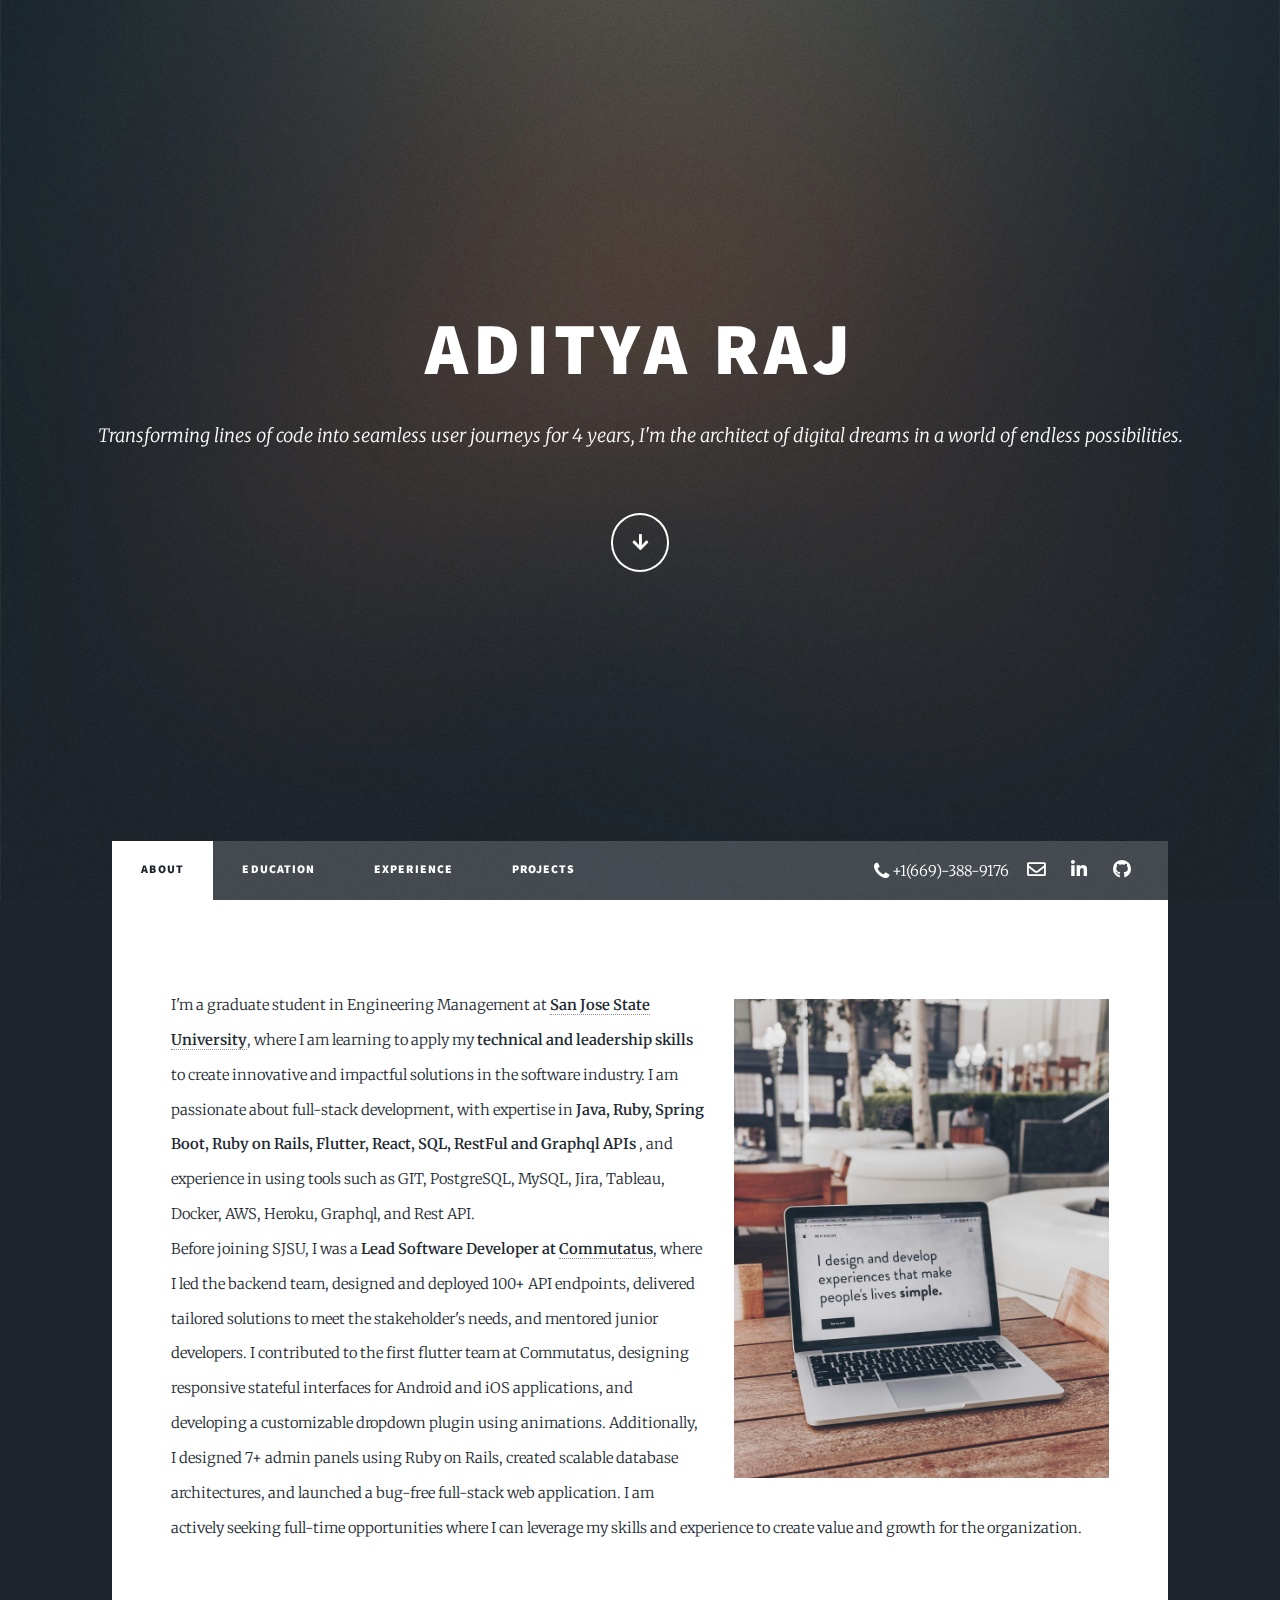
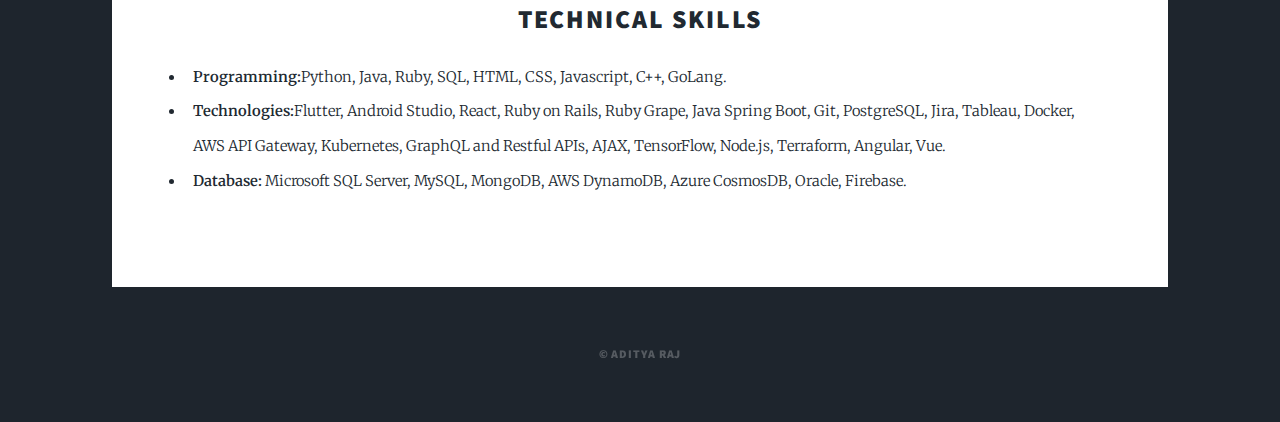
==== index.html @ 27cd9567 "initial commit" ====
<!DOCTYPE HTML>
<html>
	<head>
		<title>Aditya Raj | Full-Stack Developer</title>
		<meta charset="utf-8" />
		<meta name="viewport" content="width=device-width, initial-scale=1, user-scalable=no" />
		<link rel="stylesheet" href="assets/css/main.css" />
		<link rel="stylesheet" href="font-awesome/css/font-awesome.min.css">
		<noscript><link rel="stylesheet" href="assets/css/noscript.css" /></noscript>
	</head>
	<body class="is-preload">

		<!-- Wrapper -->
			<div id="wrapper" class="fade-in">

				<!-- Intro -->
					<div id="intro">
						<h1>Aditya Raj</h1>
						<p>Transforming lines of code into seamless user journeys for 4 years, I'm the architect of digital dreams in a world of endless possibilities.</p>
						<p></p>
						<ul class="actions">
							<li><a href="#header" class="button icon solid solo fa-arrow-down scrolly">Continue</a></li>
						</ul>
					</div>

				<!-- Header -->
					<header id="header">
						<a href="index.html" class="logo">Aditya Raj</a>
					</header>

				<!-- Nav -->
					<nav id="nav">
						<ul class="links">
							<li class="active"><a href="index.html">About</a></li>
							<li><a href="education.html">Education</a></li>
							<li><a href="experience.html">Experience</a></li>
							<li><a href="projects.html">Projects</a></li>
						</ul>
						<ul class="icons">
							<li><a href = "tel:6693889176" style="border-bottom: none;"><span class="fa fa-phone fa-lg"></span><span class="email_tdo">  +1(669)-388-9176</span></a></li>
							<li><a href="mailto:adityaraj8477@gmail.com" class="icon fa-envelope"></a></li>
							<li><a href="https://www.linkedin.com/in/aditya-raj10/" class="icon brands fa-linkedin-in" target="_blank"><span class="label">LinkedIn</span></a></li>
							<li><a href="https://github.com/raj-aditya" class="icon brands fa-github" target="_blank"><span class="label">GitHub</span></a></li>
						</ul>
					</nav>

				<!-- Main -->
					<div id="main">

						<!-- Featured Post -->
							<article class="post featured">
								<header class="major">
									<span class="image right"> <img src="images/about.jpg" alt="" /> </span>
									<div class="text_align_left">I'm a graduate student in Engineering Management at <a href="https://www.sjsu.edu/" target="_blank"> <b>San Jose State University</b></a>, where I am learning to apply my <b>technical and leadership skills </b>to create innovative and impactful solutions in the software industry. I am passionate about full-stack development, with expertise in <b>Java, Ruby, Spring Boot, Ruby on Rails, Flutter, React, SQL, RestFul and Graphql APIs</b>
										, and experience in using tools such as GIT, PostgreSQL, MySQL, Jira, Tableau, Docker, AWS, Heroku, Graphql, and Rest API.

										<br>Before joining SJSU, I was a <B>Lead Software Developer at <a href="https://www.commutatus.com/" target="_blank">Commutatus</a></B>, where I led the backend team, designed and deployed 100+ API endpoints, delivered tailored solutions to meet the stakeholder's needs, and mentored junior developers. I contributed to the first flutter team at Commutatus, designing responsive stateful interfaces for Android and iOS applications, and developing a customizable dropdown plugin using animations. Additionally, I designed 7+ admin panels using Ruby on Rails, created scalable database architectures, and launched a bug-free full-stack web application. I am actively seeking full-time opportunities where I can leverage my skills and experience to create value and growth for the organization.</div>
								</header>
								<div class="col-6 col-12-small">

									<h2>Technical Skills</h2>
									<div id="technical_skills">
									<ul>
										<li><b>Programming:</b>Python, Java, Ruby, SQL, HTML, CSS, Javascript, C++, GoLang.</li>
										<li><b>Technologies:</b>Flutter, Android Studio, React, Ruby on Rails, Ruby Grape, Java Spring Boot, Git, PostgreSQL, Jira, Tableau, Docker, AWS API Gateway, Kubernetes, GraphQL and Restful APIs, AJAX, TensorFlow, Node.js, Terraform, Angular, Vue.</li>
										<li><b>Database:</b> Microsoft SQL Server, MySQL, MongoDB, AWS DynamoDB, Azure CosmosDB, Oracle, Firebase.</li>
									</ul>
									</div>
								</div>
								
							</article>

					</div>


				<!-- Copyright -->
					<div id="copyright">
						<ul><li>&copy; Aditya Raj</li></ul>
					</div>

			</div>

		<!-- Scripts -->
			<script src="assets/js/jquery.min.js"></script>
			<script src="assets/js/jquery.scrollex.min.js"></script>
			<script src="assets/js/jquery.scrolly.min.js"></script>
			<script src="assets/js/browser.min.js"></script>
			<script src="assets/js/breakpoints.min.js"></script>
			<script src="assets/js/util.js"></script>
			<script src="assets/js/main.js"></script>

	</body>
</html>
---- assets/css/main.css ----
@import url(fontawesome-all.min.css);
@import url("https://fonts.googleapis.com/css?family=Merriweather:300,700,300italic,700italic|Source+Sans+Pro:900");

/*
	Massively by HTML5 UP
	html5up.net | @ajlkn
	Free for personal and commercial use under the CCA 3.0 license (html5up.net/license)
*/

html, body, div, span, applet, object,
iframe, h1, h2, h3, h4, h5, h6, p, blockquote,
pre, a, abbr, acronym, address, big, cite,
code, del, dfn, em, img, ins, kbd, q, s, samp,
small, strike, strong, sub, sup, tt, var, b,
u, i, center, dl, dt, dd, ol, ul, li, fieldset,
form, label, legend, table, caption, tbody,
tfoot, thead, tr, th, td, article, aside,
canvas, details, embed, figure, figcaption,
footer, header, hgroup, menu, nav, output, ruby,
section, summary, time, mark, audio, video {
	margin: 0;
	padding: 0;
	border: 0;
	font-size: 100%;
	font: inherit;
	vertical-align: baseline;}

article, aside, details, figcaption, figure,
footer, header, hgroup, menu, nav, section {
	display: block;}

body {
	line-height: 1;
}

ol, ul {
	list-style: none;
}

blockquote, q {
	quotes: none;
}

	blockquote:before, blockquote:after, q:before, q:after {
		content: '';
		content: none;
	}

table {
	border-collapse: collapse;
	border-spacing: 0;
}

body {
	-webkit-text-size-adjust: none;
}

mark {
	background-color: transparent;
	color: inherit;
}

input::-moz-focus-inner {
	border: 0;
	padding: 0;
}

input, select, textarea {
	-moz-appearance: none;
	-webkit-appearance: none;
	-ms-appearance: none;
	appearance: none;
}

/* Basic */

	@-ms-viewport {
		width: device-width;
	}

	body {
		-ms-overflow-style: scrollbar;
	}

	@media screen and (max-width: 480px) {

		html, body {
			min-width: 320px;
		}

	}

	html {
		box-sizing: border-box;
	}

	*, *:before, *:after {
		box-sizing: inherit;
	}

	body {
		background-color: #1e252d;
	}

		body.is-preload *, body.is-preload *:before, body.is-preload *:after {
			-moz-animation: none !important;
			-webkit-animation: none !important;
			-ms-animation: none !important;
			animation: none !important;
			-moz-transition: none !important;
			-webkit-transition: none !important;
			-ms-transition: none !important;
			transition: none !important;
		}

/* Type */

	html {
		font-size: 16pt;
	}

		@media screen and (max-width: 1680px) {

			html {
				font-size: 12pt;
			}

		}

		@media screen and (max-width: 1280px) {

			html {
				font-size: 11pt;
			}

		}

		@media screen and (max-width: 360px) {

			html {
				font-size: 10pt;
			}

		}

	body {
		color: #212931;
	}

	body, input, select, textarea {
		font-family: "Merriweather", Georgia, serif;
		font-weight: 300;
		font-size: 1rem;
		line-height: 2.375;
	}

	a {
		-moz-transition: color 0.2s ease-in-out, background-color 0.2s ease-in-out, border-color 0.2s ease-in-out, box-shadow 0.2s ease-in-out;
		-webkit-transition: color 0.2s ease-in-out, background-color 0.2s ease-in-out, border-color 0.2s ease-in-out, box-shadow 0.2s ease-in-out;
		-ms-transition: color 0.2s ease-in-out, background-color 0.2s ease-in-out, border-color 0.2s ease-in-out, box-shadow 0.2s ease-in-out;
		transition: color 0.2s ease-in-out, background-color 0.2s ease-in-out, border-color 0.2s ease-in-out, box-shadow 0.2s ease-in-out;
		border-bottom: dotted 1px;
		text-decoration: none;
	}

		a:hover {
			border-bottom-color: transparent;
		}

	strong, b {
		font-weight: 600;
	}

	em, i {
		font-style: italic;
	}

	p {
		text-align: justify;
		margin: 0 0 2rem 0;
	}

	.end_line{
		display: block;
		height: 2px;
		background-color: #eeeeee;
	}

	h1, h2, h3, h4, h5, h6 {
		font-family: "Source Sans Pro", Helvetica, sans-serif;
		font-weight: 900;
		line-height: 1.5;
		letter-spacing: 0.075em;
		text-transform: uppercase;
		margin: 0 0 1rem 0;
	}

		h1 a, h2 a, h3 a, h4 a, h5 a, h6 a {
			border-bottom: 0;
			color: inherit;
			text-decoration: none;
		}

	h1 {
		font-size: 4rem;
		line-height: 1.1;
		margin: 0 0 2rem 0;
	}

	#technical_skills {
		text-align: left;
	}
    .image_section{
		padding: 10px;
		background-color: #fbf7f5;
	}
	.email_to{
		padding-bottom: 5px;
		font-size: 12px;
	}
	.tooltip {
		position: relative;
		display: inline-block;
		border-bottom: 1px dotted black; /* If you want dots under the hoverable text */
	  }
	  
	.tooltip .tooltiptext {
		visibility: hidden;
		width: 120px;
		background-color: black;
		color: #fff;
		text-align: center;
		padding: 5px 0;
		border-radius: 6px;
	   
		/* Position the tooltip text - see examples below! */
		position: absolute;
		z-index: 1;
	  }
	  
	  .tooltip:hover .tooltiptext {
		visibility: visible;
	  }

	.text_align_left {
		text-align: left;
	}
	.project_about{
		font-size: 15px;
		font-style: italic;
		line-height: 20px;
	}
	.pb_10{
		padding-bottom: 10px;
	}

	.sized_box_10{
		height: 10px;
	}

	.date_no_margin{
		margin: 0 0 0 0  !important;
	}

	.f_20{
		font-size: 20px;
	}
	.experience_main{
		display: flex;
		flex-direction: row;
	}
	.experience_body{
		
	}
	.experience_pic{
		
		display: flex;
		flex-direction: column;
		justify-content: center;
	}
	.sized_box_width{
		width: 50px;
	}

	.line_height_25{
		line-height: 25px;
	}

	.margin_0{
		margin: 0 0 0 0 !important;
	}



	h2 {
		font-size: 1.75rem;
		line-height: 1.3;
		margin: 0 0 1.5rem 0;
	}

	h3 {
		font-size: 1.25rem;
		margin: 0 0 1.5rem 0;
	}

	h4 {
		font-size: 1rem;
	}

	h5 {
		font-size: 0.9rem;
	}

	h6 {
		font-size: 0.8rem;
	}

	sub {
		font-size: 0.8rem;
		position: relative;
		top: 0.5rem;
	}

	sup {
		font-size: 0.8rem;
		position: relative;
		top: -0.5rem;
	}

	blockquote {
		border-left: solid 4px;
		font-style: italic;
		margin: 0 0 2rem 0;
		padding: 0.5rem 0 0.5rem 2rem;
	}

	code {
		border: solid 2px;
		font-family: "Courier New", monospace;
		font-size: 0.9rem;
		margin: 0 0.25rem;
		padding: 0.25rem 0.65rem;
	}

	pre {
		-webkit-overflow-scrolling: touch;
		font-family: "Courier New", monospace;
		font-size: 0.9rem;
		margin: 0 0 2rem 0;
	}

		pre code {
			display: block;
			line-height: 1.75;
			padding: 1rem 1.5rem;
			overflow-x: auto;
		}

	hr {
		border: 0;
		border-bottom: solid 2px;
		margin: 3rem 0;
	}

		hr.major {
			margin: 5rem 0;
		}

	.align-left {
		text-align: left;
	}

	.align-center {
		text-align: center;
	}

	.align-right {
		text-align: right;
	}

	input, select, textarea {
		color: #212931;
	}

	a {
		color: #212931;
		border-bottom-color: rgba(33, 41, 49, 0.5);
	}

		a:hover {
			border-bottom-color: transparent;
			color: #18bfef !important;
		}

	strong, b {
		color: #212931;
	}

	h1, h2, h3, h4, h5, h6 {
		color: #212931;
	}

	blockquote {
		border-left-color: #eeeeee;
	}

	code {
		background: rgba(220, 220, 220, 0.25);
		border-color: #eeeeee;
	}

	hr {
		border-bottom-color: #eeeeee;
	}

/* Row */

	.row {
		display: flex;
		flex-wrap: wrap;
		box-sizing: border-box;
		align-items: stretch;
	}

		.row > * {
			box-sizing: border-box;
		}

		.row.gtr-uniform > * > :last-child {
			margin-bottom: 0;
		}

		.row.aln-left {
			justify-content: flex-start;
		}

		.row.aln-center {
			justify-content: center;
		}

		.row.aln-right {
			justify-content: flex-end;
		}

		.row.aln-top {
			align-items: flex-start;
		}

		.row.aln-middle {
			align-items: center;
		}

		.row.aln-bottom {
			align-items: flex-end;
		}

		.row > .imp {
			order: -1;
		}

		.row > .col-1 {
			width: 8.33333%;
		}

		.row > .off-1 {
			margin-left: 8.33333%;
		}

		.row > .col-2 {
			width: 16.66667%;
		}

		.row > .off-2 {
			margin-left: 16.66667%;
		}

		.row > .col-3 {
			width: 25%;
		}

		.row > .off-3 {
			margin-left: 25%;
		}

		.row > .col-4 {
			width: 33.33333%;
		}

		.row > .off-4 {
			margin-left: 33.33333%;
		}

		.row > .col-5 {
			width: 41.66667%;
		}

		.row > .off-5 {
			margin-left: 41.66667%;
		}

		.row > .col-6 {
			width: 50%;
		}

		.row > .off-6 {
			margin-left: 50%;
		}

		.row > .col-7 {
			width: 58.33333%;
		}

		.row > .off-7 {
			margin-left: 58.33333%;
		}

		.row > .col-8 {
			width: 66.66667%;
		}

		.row > .off-8 {
			margin-left: 66.66667%;
		}

		.row > .col-9 {
			width: 75%;
		}

		.row > .off-9 {
			margin-left: 75%;
		}

		.row > .col-10 {
			width: 83.33333%;
		}

		.row > .off-10 {
			margin-left: 83.33333%;
		}

		.row > .col-11 {
			width: 91.66667%;
		}

		.row > .off-11 {
			margin-left: 91.66667%;
		}

		.row > .col-12 {
			width: 100%;
		}

		.row > .off-12 {
			margin-left: 100%;
		}

		.row.gtr-0 {
			margin-top: 0;
			margin-left: 0rem;
		}

			.row.gtr-0 > * {
				padding: 0 0 0 0rem;
			}

			.row.gtr-0.gtr-uniform {
				margin-top: 0rem;
			}

				.row.gtr-0.gtr-uniform > * {
					padding-top: 0rem;
				}

		.row.gtr-25 {
			margin-top: 0;
			margin-left: -0.375rem;
		}

			.row.gtr-25 > * {
				padding: 0 0 0 0.375rem;
			}

			.row.gtr-25.gtr-uniform {
				margin-top: -0.375rem;
			}

				.row.gtr-25.gtr-uniform > * {
					padding-top: 0.375rem;
				}

		.row.gtr-50 {
			margin-top: 0;
			margin-left: -0.75rem;
		}

			.row.gtr-50 > * {
				padding: 0 0 0 0.75rem;
			}

			.row.gtr-50.gtr-uniform {
				margin-top: -0.75rem;
			}

				.row.gtr-50.gtr-uniform > * {
					padding-top: 0.75rem;
				}

		.row {
			margin-top: 0;
			margin-left: -1.5rem;
		}

			.row > * {
				padding: 0 0 0 1.5rem;
			}

			.row.gtr-uniform {
				margin-top: -1.5rem;
			}

				.row.gtr-uniform > * {
					padding-top: 1.5rem;
				}

		.row.gtr-150 {
			margin-top: 0;
			margin-left: -2.25rem;
		}

			.row.gtr-150 > * {
				padding: 0 0 0 2.25rem;
			}

			.row.gtr-150.gtr-uniform {
				margin-top: -2.25rem;
			}

				.row.gtr-150.gtr-uniform > * {
					padding-top: 2.25rem;
				}

		.row.gtr-200 {
			margin-top: 0;
			margin-left: -3rem;
		}

			.row.gtr-200 > * {
				padding: 0 0 0 3rem;
			}

			.row.gtr-200.gtr-uniform {
				margin-top: -3rem;
			}

				.row.gtr-200.gtr-uniform > * {
					padding-top: 3rem;
				}

		@media screen and (max-width: 1680px) {

			.row {
				display: flex;
				flex-wrap: wrap;
				box-sizing: border-box;
				align-items: stretch;
			}

				.row > * {
					box-sizing: border-box;
				}

				.row.gtr-uniform > * > :last-child {
					margin-bottom: 0;
				}

				.row.aln-left {
					justify-content: flex-start;
				}

				.row.aln-center {
					justify-content: center;
				}

				.row.aln-right {
					justify-content: flex-end;
				}

				.row.aln-top {
					align-items: flex-start;
				}

				.row.aln-middle {
					align-items: center;
				}

				.row.aln-bottom {
					align-items: flex-end;
				}

				.row > .imp-xlarge {
					order: -1;
				}

				.row > .col-1-xlarge {
					width: 8.33333%;
				}

				.row > .off-1-xlarge {
					margin-left: 8.33333%;
				}

				.row > .col-2-xlarge {
					width: 16.66667%;
				}

				.row > .off-2-xlarge {
					margin-left: 16.66667%;
				}

				.row > .col-3-xlarge {
					width: 25%;
				}

				.row > .off-3-xlarge {
					margin-left: 25%;
				}

				.row > .col-4-xlarge {
					width: 33.33333%;
				}

				.row > .off-4-xlarge {
					margin-left: 33.33333%;
				}

				.row > .col-5-xlarge {
					width: 41.66667%;
				}

				.row > .off-5-xlarge {
					margin-left: 41.66667%;
				}

				.row > .col-6-xlarge {
					width: 50%;
				}

				.row > .off-6-xlarge {
					margin-left: 50%;
				}

				.row > .col-7-xlarge {
					width: 58.33333%;
				}

				.row > .off-7-xlarge {
					margin-left: 58.33333%;
				}

				.row > .col-8-xlarge {
					width: 66.66667%;
				}

				.row > .off-8-xlarge {
					margin-left: 66.66667%;
				}

				.row > .col-9-xlarge {
					width: 75%;
				}

				.row > .off-9-xlarge {
					margin-left: 75%;
				}

				.row > .col-10-xlarge {
					width: 83.33333%;
				}

				.row > .off-10-xlarge {
					margin-left: 83.33333%;
				}

				.row > .col-11-xlarge {
					width: 91.66667%;
				}

				.row > .off-11-xlarge {
					margin-left: 91.66667%;
				}

				.row > .col-12-xlarge {
					width: 100%;
				}

				.row > .off-12-xlarge {
					margin-left: 100%;
				}

				.row.gtr-0 {
					margin-top: 0;
					margin-left: 0rem;
				}

					.row.gtr-0 > * {
						padding: 0 0 0 0rem;
					}

					.row.gtr-0.gtr-uniform {
						margin-top: 0rem;
					}

						.row.gtr-0.gtr-uniform > * {
							padding-top: 0rem;
						}

				.row.gtr-25 {
					margin-top: 0;
					margin-left: -0.375rem;
				}

					.row.gtr-25 > * {
						padding: 0 0 0 0.375rem;
					}

					.row.gtr-25.gtr-uniform {
						margin-top: -0.375rem;
					}

						.row.gtr-25.gtr-uniform > * {
							padding-top: 0.375rem;
						}

				.row.gtr-50 {
					margin-top: 0;
					margin-left: -0.75rem;
				}

					.row.gtr-50 > * {
						padding: 0 0 0 0.75rem;
					}

					.row.gtr-50.gtr-uniform {
						margin-top: -0.75rem;
					}

						.row.gtr-50.gtr-uniform > * {
							padding-top: 0.75rem;
						}

				.row {
					margin-top: 0;
					margin-left: -1.5rem;
				}

					.row > * {
						padding: 0 0 0 1.5rem;
					}

					.row.gtr-uniform {
						margin-top: -1.5rem;
					}

						.row.gtr-uniform > * {
							padding-top: 1.5rem;
						}

				.row.gtr-150 {
					margin-top: 0;
					margin-left: -2.25rem;
				}

					.row.gtr-150 > * {
						padding: 0 0 0 2.25rem;
					}

					.row.gtr-150.gtr-uniform {
						margin-top: -2.25rem;
					}

						.row.gtr-150.gtr-uniform > * {
							padding-top: 2.25rem;
						}

				.row.gtr-200 {
					margin-top: 0;
					margin-left: -3rem;
				}

					.row.gtr-200 > * {
						padding: 0 0 0 3rem;
					}

					.row.gtr-200.gtr-uniform {
						margin-top: -3rem;
					}

						.row.gtr-200.gtr-uniform > * {
							padding-top: 3rem;
						}

		}

		@media screen and (max-width: 1280px) {

			.row {
				display: flex;
				flex-wrap: wrap;
				box-sizing: border-box;
				align-items: stretch;
			}

				.row > * {
					box-sizing: border-box;
				}

				.row.gtr-uniform > * > :last-child {
					margin-bottom: 0;
				}

				.row.aln-left {
					justify-content: flex-start;
				}

				.row.aln-center {
					justify-content: center;
				}

				.row.aln-right {
					justify-content: flex-end;
				}

				.row.aln-top {
					align-items: flex-start;
				}

				.row.aln-middle {
					align-items: center;
				}

				.row.aln-bottom {
					align-items: flex-end;
				}

				.row > .imp-large {
					order: -1;
				}

				.row > .col-1-large {
					width: 8.33333%;
				}

				.row > .off-1-large {
					margin-left: 8.33333%;
				}

				.row > .col-2-large {
					width: 16.66667%;
				}

				.row > .off-2-large {
					margin-left: 16.66667%;
				}

				.row > .col-3-large {
					width: 25%;
				}

				.row > .off-3-large {
					margin-left: 25%;
				}

				.row > .col-4-large {
					width: 33.33333%;
				}

				.row > .off-4-large {
					margin-left: 33.33333%;
				}

				.row > .col-5-large {
					width: 41.66667%;
				}

				.row > .off-5-large {
					margin-left: 41.66667%;
				}

				.row > .col-6-large {
					width: 50%;
				}

				.row > .off-6-large {
					margin-left: 50%;
				}

				.row > .col-7-large {
					width: 58.33333%;
				}

				.row > .off-7-large {
					margin-left: 58.33333%;
				}

				.row > .col-8-large {
					width: 66.66667%;
				}

				.row > .off-8-large {
					margin-left: 66.66667%;
				}

				.row > .col-9-large {
					width: 75%;
				}

				.row > .off-9-large {
					margin-left: 75%;
				}

				.row > .col-10-large {
					width: 83.33333%;
				}

				.row > .off-10-large {
					margin-left: 83.33333%;
				}

				.row > .col-11-large {
					width: 91.66667%;
				}

				.row > .off-11-large {
					margin-left: 91.66667%;
				}

				.row > .col-12-large {
					width: 100%;
				}

				.row > .off-12-large {
					margin-left: 100%;
				}

				.row.gtr-0 {
					margin-top: 0;
					margin-left: 0rem;
				}

					.row.gtr-0 > * {
						padding: 0 0 0 0rem;
					}

					.row.gtr-0.gtr-uniform {
						margin-top: 0rem;
					}

						.row.gtr-0.gtr-uniform > * {
							padding-top: 0rem;
						}

				.row.gtr-25 {
					margin-top: 0;
					margin-left: -0.375rem;
				}

					.row.gtr-25 > * {
						padding: 0 0 0 0.375rem;
					}

					.row.gtr-25.gtr-uniform {
						margin-top: -0.375rem;
					}

						.row.gtr-25.gtr-uniform > * {
							padding-top: 0.375rem;
						}

				.row.gtr-50 {
					margin-top: 0;
					margin-left: -0.75rem;
				}

					.row.gtr-50 > * {
						padding: 0 0 0 0.75rem;
					}

					.row.gtr-50.gtr-uniform {
						margin-top: -0.75rem;
					}

						.row.gtr-50.gtr-uniform > * {
							padding-top: 0.75rem;
						}

				.row {
					margin-top: 0;
					margin-left: -1.5rem;
				}

					.row > * {
						padding: 0 0 0 1.5rem;
					}

					.row.gtr-uniform {
						margin-top: -1.5rem;
					}

						.row.gtr-uniform > * {
							padding-top: 1.5rem;
						}

				.row.gtr-150 {
					margin-top: 0;
					margin-left: -2.25rem;
				}

					.row.gtr-150 > * {
						padding: 0 0 0 2.25rem;
					}

					.row.gtr-150.gtr-uniform {
						margin-top: -2.25rem;
					}

						.row.gtr-150.gtr-uniform > * {
							padding-top: 2.25rem;
						}

				.row.gtr-200 {
					margin-top: 0;
					margin-left: -3rem;
				}

					.row.gtr-200 > * {
						padding: 0 0 0 3rem;
					}

					.row.gtr-200.gtr-uniform {
						margin-top: -3rem;
					}

						.row.gtr-200.gtr-uniform > * {
							padding-top: 3rem;
						}

		}

		@media screen and (max-width: 980px) {

			.row {
				display: flex;
				flex-wrap: wrap;
				box-sizing: border-box;
				align-items: stretch;
			}

				.row > * {
					box-sizing: border-box;
				}

				.row.gtr-uniform > * > :last-child {
					margin-bottom: 0;
				}

				.row.aln-left {
					justify-content: flex-start;
				}

				.row.aln-center {
					justify-content: center;
				}

				.row.aln-right {
					justify-content: flex-end;
				}

				.row.aln-top {
					align-items: flex-start;
				}

				.row.aln-middle {
					align-items: center;
				}

				.row.aln-bottom {
					align-items: flex-end;
				}

				.row > .imp-medium {
					order: -1;
				}

				.row > .col-1-medium {
					width: 8.33333%;
				}

				.row > .off-1-medium {
					margin-left: 8.33333%;
				}

				.row > .col-2-medium {
					width: 16.66667%;
				}

				.row > .off-2-medium {
					margin-left: 16.66667%;
				}

				.row > .col-3-medium {
					width: 25%;
				}

				.row > .off-3-medium {
					margin-left: 25%;
				}

				.row > .col-4-medium {
					width: 33.33333%;
				}

				.row > .off-4-medium {
					margin-left: 33.33333%;
				}

				.row > .col-5-medium {
					width: 41.66667%;
				}

				.row > .off-5-medium {
					margin-left: 41.66667%;
				}

				.row > .col-6-medium {
					width: 50%;
				}

				.row > .off-6-medium {
					margin-left: 50%;
				}

				.row > .col-7-medium {
					width: 58.33333%;
				}

				.row > .off-7-medium {
					margin-left: 58.33333%;
				}

				.row > .col-8-medium {
					width: 66.66667%;
				}

				.row > .off-8-medium {
					margin-left: 66.66667%;
				}

				.row > .col-9-medium {
					width: 75%;
				}

				.row > .off-9-medium {
					margin-left: 75%;
				}

				.row > .col-10-medium {
					width: 83.33333%;
				}

				.row > .off-10-medium {
					margin-left: 83.33333%;
				}

				.row > .col-11-medium {
					width: 91.66667%;
				}

				.row > .off-11-medium {
					margin-left: 91.66667%;
				}

				.row > .col-12-medium {
					width: 100%;
				}

				.row > .off-12-medium {
					margin-left: 100%;
				}

				.row.gtr-0 {
					margin-top: 0;
					margin-left: 0rem;
				}

					.row.gtr-0 > * {
						padding: 0 0 0 0rem;
					}

					.row.gtr-0.gtr-uniform {
						margin-top: 0rem;
					}

						.row.gtr-0.gtr-uniform > * {
							padding-top: 0rem;
						}

				.row.gtr-25 {
					margin-top: 0;
					margin-left: -0.375rem;
				}

					.row.gtr-25 > * {
						padding: 0 0 0 0.375rem;
					}

					.row.gtr-25.gtr-uniform {
						margin-top: -0.375rem;
					}

						.row.gtr-25.gtr-uniform > * {
							padding-top: 0.375rem;
						}

				.row.gtr-50 {
					margin-top: 0;
					margin-left: -0.75rem;
				}

					.row.gtr-50 > * {
						padding: 0 0 0 0.75rem;
					}

					.row.gtr-50.gtr-uniform {
						margin-top: -0.75rem;
					}

						.row.gtr-50.gtr-uniform > * {
							padding-top: 0.75rem;
						}

				.row {
					margin-top: 0;
					margin-left: -1.5rem;
				}

					.row > * {
						padding: 0 0 0 1.5rem;
					}

					.row.gtr-uniform {
						margin-top: -1.5rem;
					}

						.row.gtr-uniform > * {
							padding-top: 1.5rem;
						}

				.row.gtr-150 {
					margin-top: 0;
					margin-left: -2.25rem;
				}

					.row.gtr-150 > * {
						padding: 0 0 0 2.25rem;
					}

					.row.gtr-150.gtr-uniform {
						margin-top: -2.25rem;
					}

						.row.gtr-150.gtr-uniform > * {
							padding-top: 2.25rem;
						}

				.row.gtr-200 {
					margin-top: 0;
					margin-left: -3rem;
				}

					.row.gtr-200 > * {
						padding: 0 0 0 3rem;
					}

					.row.gtr-200.gtr-uniform {
						margin-top: -3rem;
					}

						.row.gtr-200.gtr-uniform > * {
							padding-top: 3rem;
						}

		}

		@media screen and (max-width: 736px) {

			.row {
				display: flex;
				flex-wrap: wrap;
				box-sizing: border-box;
				align-items: stretch;
			}

				.row > * {
					box-sizing: border-box;
				}

				.row.gtr-uniform > * > :last-child {
					margin-bottom: 0;
				}

				.row.aln-left {
					justify-content: flex-start;
				}

				.row.aln-center {
					justify-content: center;
				}

				.row.aln-right {
					justify-content: flex-end;
				}

				.row.aln-top {
					align-items: flex-start;
				}

				.row.aln-middle {
					align-items: center;
				}

				.row.aln-bottom {
					align-items: flex-end;
				}

				.row > .imp-small {
					order: -1;
				}

				.row > .col-1-small {
					width: 8.33333%;
				}

				.row > .off-1-small {
					margin-left: 8.33333%;
				}

				.row > .col-2-small {
					width: 16.66667%;
				}

				.row > .off-2-small {
					margin-left: 16.66667%;
				}

				.row > .col-3-small {
					width: 25%;
				}

				.row > .off-3-small {
					margin-left: 25%;
				}

				.row > .col-4-small {
					width: 33.33333%;
				}

				.row > .off-4-small {
					margin-left: 33.33333%;
				}

				.row > .col-5-small {
					width: 41.66667%;
				}

				.row > .off-5-small {
					margin-left: 41.66667%;
				}

				.row > .col-6-small {
					width: 50%;
				}

				.row > .off-6-small {
					margin-left: 50%;
				}

				.row > .col-7-small {
					width: 58.33333%;
				}

				.row > .off-7-small {
					margin-left: 58.33333%;
				}

				.row > .col-8-small {
					width: 66.66667%;
				}

				.row > .off-8-small {
					margin-left: 66.66667%;
				}

				.row > .col-9-small {
					width: 75%;
				}

				.row > .off-9-small {
					margin-left: 75%;
				}

				.row > .col-10-small {
					width: 83.33333%;
				}

				.row > .off-10-small {
					margin-left: 83.33333%;
				}

				.row > .col-11-small {
					width: 91.66667%;
				}

				.row > .off-11-small {
					margin-left: 91.66667%;
				}

				.row > .col-12-small {
					width: 100%;
				}

				.row > .off-12-small {
					margin-left: 100%;
				}

				.row.gtr-0 {
					margin-top: 0;
					margin-left: 0rem;
				}

					.row.gtr-0 > * {
						padding: 0 0 0 0rem;
					}

					.row.gtr-0.gtr-uniform {
						margin-top: 0rem;
					}

						.row.gtr-0.gtr-uniform > * {
							padding-top: 0rem;
						}

				.row.gtr-25 {
					margin-top: 0;
					margin-left: -0.375rem;
				}

					.row.gtr-25 > * {
						padding: 0 0 0 0.375rem;
					}

					.row.gtr-25.gtr-uniform {
						margin-top: -0.375rem;
					}

						.row.gtr-25.gtr-uniform > * {
							padding-top: 0.375rem;
						}

				.row.gtr-50 {
					margin-top: 0;
					margin-left: -0.75rem;
				}

					.row.gtr-50 > * {
						padding: 0 0 0 0.75rem;
					}

					.row.gtr-50.gtr-uniform {
						margin-top: -0.75rem;
					}

						.row.gtr-50.gtr-uniform > * {
							padding-top: 0.75rem;
						}

				.row {
					margin-top: 0;
					margin-left: -1.5rem;
				}

					.row > * {
						padding: 0 0 0 1.5rem;
					}

					.row.gtr-uniform {
						margin-top: -1.5rem;
					}

						.row.gtr-uniform > * {
							padding-top: 1.5rem;
						}

				.row.gtr-150 {
					margin-top: 0;
					margin-left: -2.25rem;
				}

					.row.gtr-150 > * {
						padding: 0 0 0 2.25rem;
					}

					.row.gtr-150.gtr-uniform {
						margin-top: -2.25rem;
					}

						.row.gtr-150.gtr-uniform > * {
							padding-top: 2.25rem;
						}

				.row.gtr-200 {
					margin-top: 0;
					margin-left: -3rem;
				}

					.row.gtr-200 > * {
						padding: 0 0 0 3rem;
					}

					.row.gtr-200.gtr-uniform {
						margin-top: -3rem;
					}

						.row.gtr-200.gtr-uniform > * {
							padding-top: 3rem;
						}

		}

		@media screen and (max-width: 480px) {

			.row {
				display: flex;
				flex-wrap: wrap;
				box-sizing: border-box;
				align-items: stretch;
			}

				.row > * {
					box-sizing: border-box;
				}

				.row.gtr-uniform > * > :last-child {
					margin-bottom: 0;
				}

				.row.aln-left {
					justify-content: flex-start;
				}

				.row.aln-center {
					justify-content: center;
				}

				.row.aln-right {
					justify-content: flex-end;
				}

				.row.aln-top {
					align-items: flex-start;
				}

				.row.aln-middle {
					align-items: center;
				}

				.row.aln-bottom {
					align-items: flex-end;
				}

				.row > .imp-xsmall {
					order: -1;
				}

				.row > .col-1-xsmall {
					width: 8.33333%;
				}

				.row > .off-1-xsmall {
					margin-left: 8.33333%;
				}

				.row > .col-2-xsmall {
					width: 16.66667%;
				}

				.row > .off-2-xsmall {
					margin-left: 16.66667%;
				}

				.row > .col-3-xsmall {
					width: 25%;
				}

				.row > .off-3-xsmall {
					margin-left: 25%;
				}

				.row > .col-4-xsmall {
					width: 33.33333%;
				}

				.row > .off-4-xsmall {
					margin-left: 33.33333%;
				}

				.row > .col-5-xsmall {
					width: 41.66667%;
				}

				.row > .off-5-xsmall {
					margin-left: 41.66667%;
				}

				.row > .col-6-xsmall {
					width: 50%;
				}

				.row > .off-6-xsmall {
					margin-left: 50%;
				}

				.row > .col-7-xsmall {
					width: 58.33333%;
				}

				.row > .off-7-xsmall {
					margin-left: 58.33333%;
				}

				.row > .col-8-xsmall {
					width: 66.66667%;
				}

				.row > .off-8-xsmall {
					margin-left: 66.66667%;
				}

				.row > .col-9-xsmall {
					width: 75%;
				}

				.row > .off-9-xsmall {
					margin-left: 75%;
				}

				.row > .col-10-xsmall {
					width: 83.33333%;
				}

				.row > .off-10-xsmall {
					margin-left: 83.33333%;
				}

				.row > .col-11-xsmall {
					width: 91.66667%;
				}

				.row > .off-11-xsmall {
					margin-left: 91.66667%;
				}

				.row > .col-12-xsmall {
					width: 100%;
				}

				.row > .off-12-xsmall {
					margin-left: 100%;
				}

				.row.gtr-0 {
					margin-top: 0;
					margin-left: 0rem;
				}

					.row.gtr-0 > * {
						padding: 0 0 0 0rem;
					}

					.row.gtr-0.gtr-uniform {
						margin-top: 0rem;
					}

						.row.gtr-0.gtr-uniform > * {
							padding-top: 0rem;
						}

				.row.gtr-25 {
					margin-top: 0;
					margin-left: -0.375rem;
				}

					.row.gtr-25 > * {
						padding: 0 0 0 0.375rem;
					}

					.row.gtr-25.gtr-uniform {
						margin-top: -0.375rem;
					}

						.row.gtr-25.gtr-uniform > * {
							padding-top: 0.375rem;
						}

				.row.gtr-50 {
					margin-top: 0;
					margin-left: -0.75rem;
				}

					.row.gtr-50 > * {
						padding: 0 0 0 0.75rem;
					}

					.row.gtr-50.gtr-uniform {
						margin-top: -0.75rem;
					}

						.row.gtr-50.gtr-uniform > * {
							padding-top: 0.75rem;
						}

				.row {
					margin-top: 0;
					margin-left: -1.5rem;
				}

					.row > * {
						padding: 0 0 0 1.5rem;
					}

					.row.gtr-uniform {
						margin-top: -1.5rem;
					}

						.row.gtr-uniform > * {
							padding-top: 1.5rem;
						}

				.row.gtr-150 {
					margin-top: 0;
					margin-left: -2.25rem;
				}

					.row.gtr-150 > * {
						padding: 0 0 0 2.25rem;
					}

					.row.gtr-150.gtr-uniform {
						margin-top: -2.25rem;
					}

						.row.gtr-150.gtr-uniform > * {
							padding-top: 2.25rem;
						}

				.row.gtr-200 {
					margin-top: 0;
					margin-left: -3rem;
				}

					.row.gtr-200 > * {
						padding: 0 0 0 3rem;
					}

					.row.gtr-200.gtr-uniform {
						margin-top: -3rem;
					}

						.row.gtr-200.gtr-uniform > * {
							padding-top: 3rem;
						}

		}

		@media screen and (max-width: 360px) {

			.row {
				display: flex;
				flex-wrap: wrap;
				box-sizing: border-box;
				align-items: stretch;
			}

				.row > * {
					box-sizing: border-box;
				}

				.row.gtr-uniform > * > :last-child {
					margin-bottom: 0;
				}

				.row.aln-left {
					justify-content: flex-start;
				}

				.row.aln-center {
					justify-content: center;
				}

				.row.aln-right {
					justify-content: flex-end;
				}

				.row.aln-top {
					align-items: flex-start;
				}

				.row.aln-middle {
					align-items: center;
				}

				.row.aln-bottom {
					align-items: flex-end;
				}

				.row > .imp-xxsmall {
					order: -1;
				}

				.row > .col-1-xxsmall {
					width: 8.33333%;
				}

				.row > .off-1-xxsmall {
					margin-left: 8.33333%;
				}

				.row > .col-2-xxsmall {
					width: 16.66667%;
				}

				.row > .off-2-xxsmall {
					margin-left: 16.66667%;
				}

				.row > .col-3-xxsmall {
					width: 25%;
				}

				.row > .off-3-xxsmall {
					margin-left: 25%;
				}

				.row > .col-4-xxsmall {
					width: 33.33333%;
				}

				.row > .off-4-xxsmall {
					margin-left: 33.33333%;
				}

				.row > .col-5-xxsmall {
					width: 41.66667%;
				}

				.row > .off-5-xxsmall {
					margin-left: 41.66667%;
				}

				.row > .col-6-xxsmall {
					width: 50%;
				}

				.row > .off-6-xxsmall {
					margin-left: 50%;
				}

				.row > .col-7-xxsmall {
					width: 58.33333%;
				}

				.row > .off-7-xxsmall {
					margin-left: 58.33333%;
				}

				.row > .col-8-xxsmall {
					width: 66.66667%;
				}

				.row > .off-8-xxsmall {
					margin-left: 66.66667%;
				}

				.row > .col-9-xxsmall {
					width: 75%;
				}

				.row > .off-9-xxsmall {
					margin-left: 75%;
				}

				.row > .col-10-xxsmall {
					width: 83.33333%;
				}

				.row > .off-10-xxsmall {
					margin-left: 83.33333%;
				}

				.row > .col-11-xxsmall {
					width: 91.66667%;
				}

				.row > .off-11-xxsmall {
					margin-left: 91.66667%;
				}

				.row > .col-12-xxsmall {
					width: 100%;
				}

				.row > .off-12-xxsmall {
					margin-left: 100%;
				}

				.row.gtr-0 {
					margin-top: 0;
					margin-left: 0rem;
				}

					.row.gtr-0 > * {
						padding: 0 0 0 0rem;
					}

					.row.gtr-0.gtr-uniform {
						margin-top: 0rem;
					}

						.row.gtr-0.gtr-uniform > * {
							padding-top: 0rem;
						}

				.row.gtr-25 {
					margin-top: 0;
					margin-left: -0.375rem;
				}

					.row.gtr-25 > * {
						padding: 0 0 0 0.375rem;
					}

					.row.gtr-25.gtr-uniform {
						margin-top: -0.375rem;
					}

						.row.gtr-25.gtr-uniform > * {
							padding-top: 0.375rem;
						}

				.row.gtr-50 {
					margin-top: 0;
					margin-left: -0.75rem;
				}

					.row.gtr-50 > * {
						padding: 0 0 0 0.75rem;
					}

					.row.gtr-50.gtr-uniform {
						margin-top: -0.75rem;
					}

						.row.gtr-50.gtr-uniform > * {
							padding-top: 0.75rem;
						}

				.row {
					margin-top: 0;
					margin-left: -1.5rem;
				}

					.row > * {
						padding: 0 0 0 1.5rem;
					}

					.row.gtr-uniform {
						margin-top: -1.5rem;
					}

						.row.gtr-uniform > * {
							padding-top: 1.5rem;
						}

				.row.gtr-150 {
					margin-top: 0;
					margin-left: -2.25rem;
				}

					.row.gtr-150 > * {
						padding: 0 0 0 2.25rem;
					}

					.row.gtr-150.gtr-uniform {
						margin-top: -2.25rem;
					}

						.row.gtr-150.gtr-uniform > * {
							padding-top: 2.25rem;
						}

				.row.gtr-200 {
					margin-top: 0;
					margin-left: -3rem;
				}

					.row.gtr-200 > * {
						padding: 0 0 0 3rem;
					}

					.row.gtr-200.gtr-uniform {
						margin-top: -3rem;
					}

						.row.gtr-200.gtr-uniform > * {
							padding-top: 3rem;
						}

		}

/* Box */

	.box {
		border: solid 2px;
		margin-bottom: 2rem;
		padding: 1.5rem;
	}

		.box > :last-child,
		.box > :last-child > :last-child,
		.box > :last-child > :last-child > :last-child {
			margin-bottom: 0;
		}

		.box.alt {
			border: 0;
			border-radius: 0;
			padding: 0;
		}

	.box {
		border-color: #eeeeee;
	}

/* Button */

	input[type="submit"],
	input[type="reset"],
	input[type="button"],
	button,
	.button {
		-moz-appearance: none;
		-webkit-appearance: none;
		-ms-appearance: none;
		appearance: none;
		-moz-transition: background-color 0.2s ease-in-out, box-shadow 0.2s ease-in-out, color 0.2s ease-in-out;
		-webkit-transition: background-color 0.2s ease-in-out, box-shadow 0.2s ease-in-out, color 0.2s ease-in-out;
		-ms-transition: background-color 0.2s ease-in-out, box-shadow 0.2s ease-in-out, color 0.2s ease-in-out;
		transition: background-color 0.2s ease-in-out, box-shadow 0.2s ease-in-out, color 0.2s ease-in-out;
		border: 0;
		border-radius: 0;
		cursor: pointer;
		display: inline-block;
		font-family: "Source Sans Pro", Helvetica, sans-serif;
		font-size: 0.8rem;
		font-weight: 900;
		letter-spacing: 0.075em;
		height: 3rem;
		line-height: 3rem;
		padding: 0 2rem;
		text-align: center;
		text-decoration: none;
		text-transform: uppercase;
		white-space: nowrap;
	}

		input[type="submit"].icon:before,
		input[type="reset"].icon:before,
		input[type="button"].icon:before,
		button.icon:before,
		.button.icon:before {
			margin-right: 0.5rem;
		}

		input[type="submit"].icon.solo,
		input[type="reset"].icon.solo,
		input[type="button"].icon.solo,
		button.icon.solo,
		.button.icon.solo {
			position: relative;
			width: 4rem;
			height: 4rem;
			line-height: 4rem;
			border-radius: 4rem;
			text-indent: 4rem;
			overflow: hidden;
			padding: 0;
			white-space: nowrap;
		}

			input[type="submit"].icon.solo:before,
			input[type="reset"].icon.solo:before,
			input[type="button"].icon.solo:before,
			button.icon.solo:before,
			.button.icon.solo:before {
				position: absolute;
				display: block;
				top: 0;
				left: 0;
				width: inherit;
				height: inherit;
				line-height: inherit;
				font-size: 1.25rem;
				margin-right: 0;
				text-align: center;
				text-indent: 0;
			}

		input[type="submit"].fit,
		input[type="reset"].fit,
		input[type="button"].fit,
		button.fit,
		.button.fit {
			width: 100%;
		}

		input[type="submit"].small,
		input[type="reset"].small,
		input[type="button"].small,
		button.small,
		.button.small {
			font-size: 0.7rem;
			height: 2.5rem;
			line-height: 2.5rem;
			padding: 0 1.5rem;
		}

		input[type="submit"].large,
		input[type="reset"].large,
		input[type="button"].large,
		button.large,
		.button.large {
			font-size: 0.9rem;
			height: 3.5rem;
			line-height: 3.5rem;
			padding: 0 2.75rem;
		}

		@media screen and (max-width: 980px) {

			input[type="submit"],
			input[type="reset"],
			input[type="button"],
			button,
			.button {
				font-size: 0.9rem;
				height: 3.25rem;
				line-height: 3.25rem;
			}

				input[type="submit"].large,
				input[type="reset"].large,
				input[type="button"].large,
				button.large,
				.button.large {
					font-size: 1rem;
					height: 3.75rem;
					line-height: 3.75rem;
				}

		}

		input[type="submit"].disabled, input[type="submit"]:disabled,
		input[type="reset"].disabled,
		input[type="reset"]:disabled,
		input[type="button"].disabled,
		input[type="button"]:disabled,
		button.disabled,
		button:disabled,
		.button.disabled,
		.button:disabled {
			pointer-events: none;
			opacity: 0.25;
		}

	input[type="submit"],
	input[type="reset"],
	input[type="button"],
	button,
	.button {
		background-color: transparent;
		box-shadow: inset 0 0 0 2px #212931;
		color: #212931 !important;
	}

		input[type="submit"]:hover,
		input[type="reset"]:hover,
		input[type="button"]:hover,
		button:hover,
		.button:hover {
			box-shadow: inset 0 0 0 2px #18bfef;
			color: #18bfef !important;
		}

		input[type="submit"].primary,
		input[type="reset"].primary,
		input[type="button"].primary,
		button.primary,
		.button.primary {
			background-color: #212931;
			box-shadow: none;
			color: #ffffff !important;
		}

			input[type="submit"].primary:hover,
			input[type="reset"].primary:hover,
			input[type="button"].primary:hover,
			button.primary:hover,
			.button.primary:hover {
				background-color: #18bfef;
			}

/* Form */

	form {
		margin: 0 0 2rem 0;
	}

		form > :last-child {
			margin-bottom: 0;
		}

		form > .fields {
			display: -moz-flex;
			display: -webkit-flex;
			display: -ms-flex;
			display: flex;
			-moz-flex-wrap: wrap;
			-webkit-flex-wrap: wrap;
			-ms-flex-wrap: wrap;
			flex-wrap: wrap;
			width: calc(100% + 3rem);
			margin: -1.5rem 0 2rem -1.5rem;
		}

			form > .fields > .field {
				-moz-flex-grow: 0;
				-webkit-flex-grow: 0;
				-ms-flex-grow: 0;
				flex-grow: 0;
				-moz-flex-shrink: 0;
				-webkit-flex-shrink: 0;
				-ms-flex-shrink: 0;
				flex-shrink: 0;
				padding: 1.5rem 0 0 1.5rem;
				width: calc(100% - 1.5rem);
			}

				form > .fields > .field.half {
					width: calc(50% - 0.75rem);
				}

				form > .fields > .field.third {
					width: calc(100%/3 - 0.5rem);
				}

				form > .fields > .field.quarter {
					width: calc(25% - 0.375rem);
				}

		@media screen and (max-width: 480px) {

			form > .fields {
				width: calc(100% + 3rem);
				margin: -1.5rem 0 2rem -1.5rem;
			}

				form > .fields > .field {
					padding: 1.5rem 0 0 1.5rem;
					width: calc(100% - 1.5rem);
				}

					form > .fields > .field.half {
						width: calc(100% - 1.5rem);
					}

					form > .fields > .field.third {
						width: calc(100% - 1.5rem);
					}

					form > .fields > .field.quarter {
						width: calc(100% - 1.5rem);
					}

		}

	label {
		display: block;
		font-family: "Source Sans Pro", Helvetica, sans-serif;
		font-weight: 900;
		line-height: 1.5;
		letter-spacing: 0.075em;
		font-size: 0.8rem;
		text-transform: uppercase;
		margin: 0 0 0.75rem 0;
	}

		@media screen and (max-width: 980px) {

			label {
				font-size: 0.9rem;
			}

		}

	input[type="text"],
	input[type="password"],
	input[type="email"],
	select,
	textarea {
		-moz-appearance: none;
		-webkit-appearance: none;
		-ms-appearance: none;
		appearance: none;
		background: transparent;
		border-radius: 0;
		border: solid 2px;
		color: inherit;
		display: block;
		outline: 0;
		padding: 0 1rem;
		text-decoration: none;
		width: 100%;
	}

		input[type="text"]:invalid,
		input[type="password"]:invalid,
		input[type="email"]:invalid,
		select:invalid,
		textarea:invalid {
			box-shadow: none;
		}

	select {
		background-size: 1.25rem;
		background-repeat: no-repeat;
		background-position: calc(100% - 1rem) center;
		height: 3rem;
		padding-right: 3rem;
		text-overflow: ellipsis;
	}

		select:focus::-ms-value {
			background-color: transparent;
		}

		select::-ms-expand {
			display: none;
		}

	input[type="text"],
	input[type="password"],
	input[type="email"],
	select {
		height: 3rem;
	}

	textarea {
		padding: 0.75rem 1rem;
	}

	input[type="checkbox"],
	input[type="radio"] {
		-moz-appearance: none;
		-webkit-appearance: none;
		-ms-appearance: none;
		appearance: none;
		display: block;
		float: left;
		margin-right: -2rem;
		opacity: 0;
		width: 1rem;
		z-index: -1;
	}

		input[type="checkbox"] + label,
		input[type="radio"] + label {
			text-decoration: none;
			cursor: pointer;
			display: inline-block;
			font-size: 1rem;
			letter-spacing: 0;
			font-family: "Merriweather", Georgia, serif;
			text-transform: none;
			font-weight: 300;
			padding-left: 2.8rem;
			padding-right: 1rem;
			position: relative;
		}

			input[type="checkbox"] + label:before,
			input[type="radio"] + label:before {
				-moz-osx-font-smoothing: grayscale;
				-webkit-font-smoothing: antialiased;
				display: inline-block;
				font-style: normal;
				font-variant: normal;
				text-rendering: auto;
				line-height: 1;
				text-transform: none !important;
				font-family: 'Font Awesome 5 Free';
				font-weight: 900;
			}

			input[type="checkbox"] + label:before,
			input[type="radio"] + label:before {
				border-radius: 0;
				border: solid 2px;
				content: '';
				display: inline-block;
				font-size: 0.8rem;
				height: 1.8rem;
				left: 0;
				line-height: 1.65rem;
				position: absolute;
				text-align: center;
				top: -0.125rem;
				width: 1.8rem;
			}

		input[type="checkbox"]:checked + label:before,
		input[type="radio"]:checked + label:before {
			content: '\f00c';
		}

	input[type="checkbox"] + label:before {
		border-radius: 0;
	}

	input[type="radio"] + label:before {
		border-radius: 100%;
	}

	::-webkit-input-placeholder {
		opacity: 1.0;
	}

	:-moz-placeholder {
		opacity: 1.0;
	}

	::-moz-placeholder {
		opacity: 1.0;
	}

	:-ms-input-placeholder {
		opacity: 1.0;
	}

	label {
		color: #212931;
	}

	input[type="text"],
	input[type="password"],
	input[type="email"],
	select,
	textarea {
		border-color: #eeeeee;
	}

		input[type="text"]:focus,
		input[type="password"]:focus,
		input[type="email"]:focus,
		select:focus,
		textarea:focus {
			border-color: #18bfef;
		}

	select {
		background-image: url("data:image/svg+xml;charset=utf8,%3Csvg xmlns='http://www.w3.org/2000/svg' width='40' height='40' preserveAspectRatio='none' viewBox='0 0 40 40'%3E%3Cpath d='M9.4,12.3l10.4,10.4l10.4-10.4c0.2-0.2,0.5-0.4,0.9-0.4c0.3,0,0.6,0.1,0.9,0.4l3.3,3.3c0.2,0.2,0.4,0.5,0.4,0.9 c0,0.4-0.1,0.6-0.4,0.9L20.7,31.9c-0.2,0.2-0.5,0.4-0.9,0.4c-0.3,0-0.6-0.1-0.9-0.4L4.3,17.3c-0.2-0.2-0.4-0.5-0.4-0.9 c0-0.4,0.1-0.6,0.4-0.9l3.3-3.3c0.2-0.2,0.5-0.4,0.9-0.4S9.1,12.1,9.4,12.3z' fill='%23eeeeee' /%3E%3C/svg%3E");
	}

		select option {
			background-color: #ffffff;
			color: #212931;
		}

	.select-wrapper:before {
		color: #eeeeee;
	}

	input[type="checkbox"] + label,
	input[type="radio"] + label {
		color: #212931;
	}

		input[type="checkbox"] + label:before,
		input[type="radio"] + label:before {
			border-color: #eeeeee;
		}

	input[type="checkbox"]:checked + label:before,
	input[type="radio"]:checked + label:before {
		background-color: #212931;
		border-color: #212931;
		color: #ffffff;
	}

	input[type="checkbox"]:focus + label:before,
	input[type="radio"]:focus + label:before {
		border-color: #18bfef;
	}

	::-webkit-input-placeholder {
		color: #909498 !important;
	}

	:-moz-placeholder {
		color: #909498 !important;
	}

	::-moz-placeholder {
		color: #909498 !important;
	}

	:-ms-input-placeholder {
		color: #909498 !important;
	}

	.formerize-placeholder {
		color: #909498 !important;
	}

/* Icon */

	.icon {
		text-decoration: none;
		border-bottom: none;
		position: relative;
	}

		.icon:before {
			-moz-osx-font-smoothing: grayscale;
			-webkit-font-smoothing: antialiased;
			display: inline-block;
			font-style: normal;
			font-variant: normal;
			text-rendering: auto;
			line-height: 1;
			text-transform: none !important;
			font-family: 'Font Awesome 5 Free';
			font-weight: 400;
		}

		.icon > .label {
			display: none;
		}

		.icon:before {
			line-height: inherit;
		}

		.icon.solid:before {
			font-weight: 900;
		}

		.icon.brands:before {
			font-family: 'Font Awesome 5 Brands';
		}

/* Image */

	.image {
		border: 0;
		display: inline-block;
		position: relative;
	}

		.image img {
			display: block;
		}

		.image.left, .image.right {
			max-width: 40%;
		}

			.image.left img, .image.right img {
				width: 100%;
			}

		.image.left {
			float: left;
			margin: 0 2rem 2rem 0;
			top: 0.75rem;
		}

		.image.right {
			float: right;
			margin: 0 0 2rem 2rem;
			top: 0.75rem;
		}

		.image.fit {
			display: block;
			margin: 2.5rem 0;
			width: 100%;
		}

			.image.fit:first-child {
				margin-top: 0;
			}

			.image.fit img {
				width: 100%;
			}

		.image.main {
			display: block;
			margin: 4rem 0;
			width: 100%;
		}

			.image.main:first-child {
				margin-top: 0;
			}

			.image.main img {
				width: 100%;
			}

		@media screen and (max-width: 736px) {

			.image.fit {
				margin: 2rem 0;
			}

			.image.main {
				margin: 2rem 0;
			}

		}

	a.image {
		overflow: hidden;
	}

		a.image img {
			-moz-transition: -moz-transform 0.2s ease-out;
			-webkit-transition: -webkit-transform 0.2s ease-out;
			-ms-transition: -ms-transform 0.2s ease-out;
			transition: transform 0.2s ease-out;
		}

		a.image:hover img {
			-moz-transform: scale(1.05);
			-webkit-transform: scale(1.05);
			-ms-transform: scale(1.05);
			transform: scale(1.05);
		}

/* Actions */

	ul.actions {
		display: -moz-flex;
		display: -webkit-flex;
		display: -ms-flex;
		display: flex;
		cursor: default;
		list-style: none;
		margin-left: -1rem;
		padding-left: 0;
	}

		ul.actions li {
			padding: 0 0 0 1rem;
			vertical-align: middle;
		}

		ul.actions.special {
			-moz-justify-content: center;
			-webkit-justify-content: center;
			-ms-justify-content: center;
			justify-content: center;
			width: 100%;
			margin-left: 0;
		}

			ul.actions.special li:first-child {
				padding-left: 0;
			}

		ul.actions.stacked {
			-moz-flex-direction: column;
			-webkit-flex-direction: column;
			-ms-flex-direction: column;
			flex-direction: column;
			margin-left: 0;
		}

			ul.actions.stacked li {
				padding: 1.3rem 0 0 0;
			}

				ul.actions.stacked li:first-child {
					padding-top: 0;
				}

		ul.actions.fit {
			width: calc(100% + 1rem);
		}

			ul.actions.fit li {
				-moz-flex-grow: 1;
				-webkit-flex-grow: 1;
				-ms-flex-grow: 1;
				flex-grow: 1;
				-moz-flex-shrink: 1;
				-webkit-flex-shrink: 1;
				-ms-flex-shrink: 1;
				flex-shrink: 1;
				width: 100%;
			}

				ul.actions.fit li > * {
					width: 100%;
				}

			ul.actions.fit.stacked {
				width: 100%;
			}

		@media screen and (max-width: 480px) {

			ul.actions:not(.fixed) {
				-moz-flex-direction: column;
				-webkit-flex-direction: column;
				-ms-flex-direction: column;
				flex-direction: column;
				margin-left: 0;
				width: 100% !important;
			}

				ul.actions:not(.fixed) li {
					-moz-flex-grow: 1;
					-webkit-flex-grow: 1;
					-ms-flex-grow: 1;
					flex-grow: 1;
					-moz-flex-shrink: 1;
					-webkit-flex-shrink: 1;
					-ms-flex-shrink: 1;
					flex-shrink: 1;
					padding: 1rem 0 0 0;
					text-align: center;
					width: 100%;
				}

					ul.actions:not(.fixed) li > * {
						width: 100%;
					}

					ul.actions:not(.fixed) li:first-child {
						padding-top: 0;
					}

					ul.actions:not(.fixed) li input[type="submit"],
					ul.actions:not(.fixed) li input[type="reset"],
					ul.actions:not(.fixed) li input[type="button"],
					ul.actions:not(.fixed) li button,
					ul.actions:not(.fixed) li .button {
						width: 100%;
					}

						ul.actions:not(.fixed) li input[type="submit"].icon:before,
						ul.actions:not(.fixed) li input[type="reset"].icon:before,
						ul.actions:not(.fixed) li input[type="button"].icon:before,
						ul.actions:not(.fixed) li button.icon:before,
						ul.actions:not(.fixed) li .button.icon:before {
							margin-left: -0.5rem;
						}

		}

/* Icons */

	ul.icons {
		cursor: default;
		list-style: none;
		padding-left: 0;
	}

		ul.icons li {
			display: inline-block;
			padding: 0 0.5rem 0 0;
			vertical-align: middle;
		}

			ul.icons li:last-child {
				padding-right: 0;
			}

			ul.icons li .icon:before {
				width: 2.25rem;
				height: 2.25rem;
				line-height: 2.25rem;
				display: inline-block;
				text-align: center;
				border-radius: 100%;
				font-size: 1.25rem;
			}

		ul.icons.alt li .icon:before {
			-moz-transition: color 0.2s ease-in-out, background-color 0.2s ease-in-out, border-color 0.2s ease-in-out, box-shadow 0.2s ease-in-out;
			-webkit-transition: color 0.2s ease-in-out, background-color 0.2s ease-in-out, border-color 0.2s ease-in-out, box-shadow 0.2s ease-in-out;
			-ms-transition: color 0.2s ease-in-out, background-color 0.2s ease-in-out, border-color 0.2s ease-in-out, box-shadow 0.2s ease-in-out;
			transition: color 0.2s ease-in-out, background-color 0.2s ease-in-out, border-color 0.2s ease-in-out, box-shadow 0.2s ease-in-out;
			font-size: 1rem;
		}

/* List */

	ol {
		list-style: decimal;
		margin: 0 0 2rem 0;
		padding-left: 1.25rem;
	}

		ol li {
			padding-left: 0.25rem;
		}

	ul {
		list-style: disc;
		margin: 0 0 2rem 0;
		padding-left: 1rem;
	}

		ul li {
			padding-left: 0.5rem;
		}

		ul.divided {
			list-style: none;
			padding-left: 0;
		}

			ul.divided li {
				border-top: solid 1px;
				padding: 0.5rem 0;
			}

				ul.divided li:first-child {
					border-top: 0;
					padding-top: 0;
				}

	dl {
		margin: 0 0 2rem 0;
	}

		dl dt {
			display: block;
			font-weight: 600;
			margin: 0 0 1rem 0;
		}

		dl dd {
			margin-left: 2rem;
		}

	ul.divided li {
		border-top-color: #eeeeee;
	}

	ul.icons li a.icon:hover:before {
		color: #18bfef;
	}

	ul.icons.alt li .icon:before {
		box-shadow: inset 0 0 0 2px #eeeeee;
	}

	ul.icons.alt li a.icon:hover:before {
		box-shadow: inset 0 0 0 2px #18bfef;
	}

/* Section/Article */

	section.special, article.special {
		text-align: center;
	}

	header {
		cursor: default;
	}

		header > .date {
			display: block;
			font-size: 0.8rem;
			height: 1;
			margin: 0 0 1rem 0;
			position: relative;
		}

		header > p {
			font-style: italic;
		}

		header > h1 + p {
			font-size: 1.1rem;
			margin-top: -0.5rem;
			line-height: 2;
		}

		header > h2 + p {
			font-size: 1rem;
			margin-top: -0.75rem;
		}

		header > h3 + p {
			font-size: 0.9rem;
			margin-top: -0.75rem;
		}

		header > h4 + p {
			font-size: 0.8rem;
			margin-top: -0.75rem;
		}

		header.major {
			margin: 0 0 4rem 0;
			text-align: center;
		}

			header.major > :last-child {
				margin-bottom: 0;
			}

			header.major > p {
				margin-top: 0;
				text-align: center;
			}

			header.major > .date {
				font-size: 1rem;
				margin: 0 0 4rem 0;
			}

				header.major > .date:before, header.major > .date:after {
					content: '';
					display: block;
					position: absolute;
					top: 50%;
					width: calc(50% - 6rem);
					border-top: solid 2px;
				}

				header.major > .date:before {
					left: 0;
				}

				header.major > .date:after {
					right: 0;
				}

		@media screen and (max-width: 980px) {

			header br {
				display: none;
			}

		}

		@media screen and (max-width: 736px) {

			header.major {
				margin: 0 0 2rem 0;
			}

		}

	header.major .date:before, header.major .date:after {
		border-top-color: #eeeeee;
	}

/* Table */

	.table-wrapper {
		-webkit-overflow-scrolling: touch;
		overflow-x: auto;
	}

	table {
		margin: 0 0 2rem 0;
		width: 100%;
	}

		table tbody tr {
			border: solid 1px;
			border-left: 0;
			border-right: 0;
		}

		table td {
			padding: 0.75rem 0.75rem;
		}

		table th {
			font-family: "Source Sans Pro", Helvetica, sans-serif;
			font-size: 0.8rem;
			font-weight: 900;
			letter-spacing: 0.075em;
			line-height: 1.5;
			padding: 0 0.75rem 0.75rem 0.75rem;
			text-align: left;
			text-transform: uppercase;
		}

			@media screen and (max-width: 980px) {

				table th {
					font-size: 0.9rem;
				}

			}

		table thead {
			border-bottom: solid 2px;
		}

		table tfoot {
			border-top: solid 2px;
		}

		table.alt {
			border-collapse: separate;
		}

			table.alt tbody tr td {
				border: solid 1px;
				border-left-width: 0;
				border-top-width: 0;
			}

				table.alt tbody tr td:first-child {
					border-left-width: 1px;
				}

			table.alt tbody tr:first-child td {
				border-top-width: 1px;
			}

			table.alt thead {
				border-bottom: 0;
			}

			table.alt tfoot {
				border-top: 0;
			}

	table tbody tr {
		border-color: #eeeeee;
	}

		table tbody tr:nth-child(2n + 1) {
			background-color: rgba(220, 220, 220, 0.25);
		}

	table th {
		color: #212931;
	}

	table thead {
		border-bottom-color: #eeeeee;
	}

	table tfoot {
		border-top-color: #eeeeee;
	}

	table.alt tbody tr td {
		border-color: #eeeeee;
	}

/* Pagination */

	.pagination {
		display: -moz-inline-flex;
		display: -webkit-inline-flex;
		display: -ms-inline-flex;
		display: inline-flex;
		-moz-user-select: none;
		-webkit-user-select: none;
		-ms-user-select: none;
		user-select: none;
		cursor: default;
		list-style: none;
		margin: 0 0 2rem 2px;
		padding: 0;
	}

		.pagination a, .pagination span {
			-moz-transition: background-color 0.2s ease-in-out, border-color 0.2s ease-in-out, box-shadow 0.2s ease-in-out, color 0.2s ease-in-out;
			-webkit-transition: background-color 0.2s ease-in-out, border-color 0.2s ease-in-out, box-shadow 0.2s ease-in-out, color 0.2s ease-in-out;
			-ms-transition: background-color 0.2s ease-in-out, border-color 0.2s ease-in-out, box-shadow 0.2s ease-in-out, color 0.2s ease-in-out;
			transition: background-color 0.2s ease-in-out, border-color 0.2s ease-in-out, box-shadow 0.2s ease-in-out, color 0.2s ease-in-out;
			border: solid 2px;
			display: inline-block;
			font-family: "Source Sans Pro", Helvetica, sans-serif;
			font-size: 0.8rem;
			font-weight: 900;
			height: 3rem;
			letter-spacing: 0.075em;
			line-height: calc(3rem - 4px);
			margin-left: -2px;
			min-width: 3rem;
			position: relative;
			text-align: center;
			text-decoration: none;
			text-transform: uppercase;
		}

		.pagination .next, .pagination .previous {
			text-decoration: none;
			padding: 0 1.75rem;
		}

			.pagination .next:before, .pagination .previous:before {
				-moz-osx-font-smoothing: grayscale;
				-webkit-font-smoothing: antialiased;
				display: inline-block;
				font-style: normal;
				font-variant: normal;
				text-rendering: auto;
				line-height: 1;
				text-transform: none !important;
				font-family: 'Font Awesome 5 Free';
				font-weight: 900;
			}

			.pagination .next:before, .pagination .previous:before {
				display: inline-block;
				color: inherit !important;
				line-height: inherit;
			}

		.pagination .previous:before {
			content: '\f104';
			margin-right: 0.9375em;
		}

		.pagination .next:before {
			content: '\f105';
			float: right;
			margin-left: 0.9375em;
		}

		@media screen and (max-width: 980px) {

			.pagination a, .pagination span {
				font-size: 0.9rem;
			}

		}

		@media screen and (max-width: 480px) {

			.pagination .page, .pagination .extra {
				display: none;
			}

		}

	.pagination a, .pagination span {
		border-color: #eeeeee;
	}

	.pagination a {
		color: #212931 !important;
	}

		.pagination a:hover {
			color: #18bfef !important;
			border-color: #18bfef;
			z-index: 1;
		}

			.pagination a:hover + a,
			.pagination a:hover + span {
				border-left-color: #18bfef;
			}

		.pagination a.active {
			background-color: #eeeeee;
		}

	.pagination span {
		color: #eeeeee;
	}

/* Wrapper */

	#wrapper {
		-moz-transition: opacity 0.5s ease;
		-webkit-transition: opacity 0.5s ease;
		-ms-transition: opacity 0.5s ease;
		transition: opacity 0.5s ease;
		position: relative;
		z-index: 1;
		overflow: hidden;
	}

		#wrapper > .bg {
			position: absolute;
			top: 0;
			left: 0;
			width: 100%;
			height: 100%;
			background-color: #212931;
			background-image: url("../../images/overlay.png"), linear-gradient(0deg, rgba(0, 0, 0, 0.1), rgba(0, 0, 0, 0.1)), url("../../images/bg.jpg");
			background-size: auto,								auto,														100% auto;
			background-position: center,								center,														top center;
			background-repeat: repeat,								no-repeat,													no-repeat;
			background-attachment: scroll,								scroll,														scroll;
			z-index: -1;
		}

			#wrapper > .bg.fixed {
				position: fixed;
				width: 100vw;
				height: 100vh;
			}

		#wrapper.fade-in:before {
			pointer-events: none;
			-moz-transition: opacity 1s ease-in-out;
			-webkit-transition: opacity 1s ease-in-out;
			-ms-transition: opacity 1s ease-in-out;
			transition: opacity 1s ease-in-out;
			-moz-transition-delay: 0.75s;
			-webkit-transition-delay: 0.75s;
			-ms-transition-delay: 0.75s;
			transition-delay: 0.75s;
			background: #1e252d;
			content: '';
			display: block;
			height: 100%;
			left: 0;
			opacity: 0;
			position: fixed;
			top: 0;
			width: 100%;
		}

		body.is-preload #wrapper.fade-in:before {
			opacity: 1;
		}

		@media screen and (orientation: portrait) {

			#wrapper > .bg {
				background-size: auto,								auto,														auto 175%;
			}

		}

/* Intro */

	#intro {
		color: #ffffff;
		padding: 8rem 4rem 6rem 4rem ;
		-moz-align-items: center;
		-webkit-align-items: center;
		-ms-align-items: center;
		align-items: center;
		display: -moz-flex;
		display: -webkit-flex;
		display: -ms-flex;
		display: flex;
		-moz-flex-direction: column;
		-webkit-flex-direction: column;
		-ms-flex-direction: column;
		flex-direction: column;
		-moz-justify-content: -moz-flex-end;
		-webkit-justify-content: -webkit-flex-end;
		-ms-justify-content: -ms-flex-end;
		justify-content: center;
		-moz-transition: opacity 1s ease, -moz-transform 1s ease;
		-webkit-transition: opacity 1s ease, -webkit-transform 1s ease;
		-ms-transition: opacity 1s ease, -ms-transform 1s ease;
		transition: opacity 1s ease, transform 1s ease;
		position: relative;
		cursor: default;
		text-align: center;
		z-index: 1;
		min-height: 100vh;
	}

		#intro input, #intro select, #intro textarea {
			color: #ffffff;
		}

		#intro a {
			color: #ffffff;
			border-bottom-color: rgba(255, 255, 255, 0.5);
		}

			#intro a:hover {
				border-bottom-color: transparent;
				color: #18bfef !important;
			}

		#intro strong, #intro b {
			color: #ffffff;
		}

		#intro h1, #intro h2, #intro h3, #intro h4, #intro h5, #intro h6 {
			color: #ffffff;
		}

		#intro blockquote {
			border-left-color: #ffffff;
		}

		#intro code {
			background: rgba(255, 255, 255, 0.075);
			border-color: #ffffff;
		}

		#intro hr {
			border-bottom-color: #ffffff;
		}

		#intro input[type="submit"],
		#intro input[type="reset"],
		#intro input[type="button"],
		#intro button,
		#intro .button {
			background-color: transparent;
			box-shadow: inset 0 0 0 2px #ffffff;
			color: #ffffff !important;
		}

			#intro input[type="submit"]:hover,
			#intro input[type="reset"]:hover,
			#intro input[type="button"]:hover,
			#intro button:hover,
			#intro .button:hover {
				box-shadow: inset 0 0 0 2px #18bfef;
				color: #18bfef !important;
			}

			#intro input[type="submit"].primary,
			#intro input[type="reset"].primary,
			#intro input[type="button"].primary,
			#intro button.primary,
			#intro .button.primary {
				background-color: #ffffff;
				box-shadow: none;
				color: #1e252d !important;
			}

				#intro input[type="submit"].primary:hover,
				#intro input[type="reset"].primary:hover,
				#intro input[type="button"].primary:hover,
				#intro button.primary:hover,
				#intro .button.primary:hover {
					background-color: #18bfef;
				}

		#intro h1 {
			font-size: 5rem;
			line-height: 1;
		}

		#intro p {
			font-size: 1.25rem;
			font-style: italic;
			margin-top: -0.25rem;
			text-align: center;
		}

		#intro + #header {
			margin-top: -20rem;
		}

			#intro + #header .logo {
				-moz-transform: translateY(2rem);
				-webkit-transform: translateY(2rem);
				-ms-transform: translateY(2rem);
				transform: translateY(2rem);
				opacity: 0;
				visibility: hidden;
			}

		#intro.hidden {
			pointer-events: none;
			-moz-transform: translateY(2rem);
			-webkit-transform: translateY(2rem);
			-ms-transform: translateY(2rem);
			transform: translateY(2rem);
			-moz-transition: opacity 0.5s ease, -moz-transform 0.5s ease, visibility 0.5s;
			-webkit-transition: opacity 0.5s ease, -webkit-transform 0.5s ease, visibility 0.5s;
			-ms-transition: opacity 0.5s ease, -ms-transform 0.5s ease, visibility 0.5s;
			transition: opacity 0.5s ease, transform 0.5s ease, visibility 0.5s;
			opacity: 0;
			visibility: hidden;
		}

			#intro.hidden + #header .logo {
				-moz-transform: translateY(0);
				-webkit-transform: translateY(0);
				-ms-transform: translateY(0);
				transform: translateY(0);
				opacity: 1;
				visibility: visible;
			}

		body.is-preload #intro {
			-moz-transform: translateY(2rem);
			-webkit-transform: translateY(2rem);
			-ms-transform: translateY(2rem);
			transform: translateY(2rem);
			opacity: 0;
		}

			body.is-preload #intro:not(.hidden) + #header + #nav {
				-moz-transform: translateY(4rem);
				-webkit-transform: translateY(4rem);
				-ms-transform: translateY(4rem);
				transform: translateY(4rem);
				opacity: 0;
			}

		@media screen and (max-width: 980px) {

			#intro {
				padding: 4rem 4rem 2rem 4rem ;
				min-height: 90vh;
			}

				#intro p br {
					display: none;
				}

				#intro + #header {
					margin-top: -14rem;
				}

		}

		@media screen and (max-width: 736px) {

			#intro {
				padding: 3rem 2rem 1rem 2rem ;
				min-height: 80vh;
			}

				#intro h1 {
					font-size: 3.25rem;
					line-height: 1.1;
					margin-bottom: 1rem;
				}

				#intro p {
					font-size: 1rem;
					margin-top: 0rem;
				}

				#intro .actions {
					display: none;
				}

		}

/* Header */

	#header {
		color: #ffffff;
		-moz-align-items: center;
		-webkit-align-items: center;
		-ms-align-items: center;
		align-items: center;
		display: -moz-flex;
		display: -webkit-flex;
		display: -ms-flex;
		display: flex;
		-moz-flex-direction: column;
		-webkit-flex-direction: column;
		-ms-flex-direction: column;
		flex-direction: column;
		-moz-justify-content: -moz-flex-end;
		-webkit-justify-content: -webkit-flex-end;
		-ms-justify-content: -ms-flex-end;
		justify-content: flex-end;
		pointer-events: none;
		-moz-user-select: none;
		-webkit-user-select: none;
		-ms-user-select: none;
		user-select: none;
		height: 20rem;
		padding-bottom: 8rem;
		position: relative;
		text-align: center;
		z-index: 2;
	}

		#header input, #header select, #header textarea {
			color: #ffffff;
		}

		#header a {
			color: #ffffff;
			border-bottom-color: rgba(255, 255, 255, 0.5);
		}

			#header a:hover {
				border-bottom-color: transparent;
				color: #18bfef !important;
			}

		#header strong, #header b {
			color: #ffffff;
		}

		#header h1, #header h2, #header h3, #header h4, #header h5, #header h6 {
			color: #ffffff;
		}

		#header blockquote {
			border-left-color: #ffffff;
		}

		#header code {
			background: rgba(255, 255, 255, 0.075);
			border-color: #ffffff;
		}

		#header hr {
			border-bottom-color: #ffffff;
		}

		#header .logo {
			-moz-transition: border-color 0.2s ease-in-out, color 0.2s ease-in-out, opacity 0.5s ease, -moz-transform 0.5s ease, visibility 0.5s;
			-webkit-transition: border-color 0.2s ease-in-out, color 0.2s ease-in-out, opacity 0.5s ease, -webkit-transform 0.5s ease, visibility 0.5s;
			-ms-transition: border-color 0.2s ease-in-out, color 0.2s ease-in-out, opacity 0.5s ease, -ms-transform 0.5s ease, visibility 0.5s;
			transition: border-color 0.2s ease-in-out, color 0.2s ease-in-out, opacity 0.5s ease, transform 0.5s ease, visibility 0.5s;
			pointer-events: auto;
			border-style: solid;
			border-color: #ffffff;
			border-width: 5px !important;
			font-family: "Source Sans Pro", Helvetica, sans-serif;
			font-size: 2.25rem;
			font-weight: 900;
			letter-spacing: 0.075em;
			line-height: 1;
			padding: 1rem 1.75rem;
			text-transform: uppercase;
			visibility: visible;
		}

			#header .logo:hover {
				border-color: #18bfef !important;
				color: #18bfef !important;
			}

		@media screen and (max-width: 980px) {

			#header {
				height: 14rem;
				padding-bottom: 4rem;
			}

		}

		@media screen and (max-width: 736px) {

			#header {
				padding-bottom: 3rem;
			}

				#header .logo {
					font-size: 1.75rem;
					border-width: 3px !important;
				}

		}

/* Nav */

	#nav {
		color: #ffffff;
		display: -moz-flex;
		display: -webkit-flex;
		display: -ms-flex;
		display: flex;
		-moz-transition: -moz-transform 1s ease, opacity 1s ease;
		-webkit-transition: -webkit-transform 1s ease, opacity 1s ease;
		-ms-transition: -ms-transform 1s ease, opacity 1s ease;
		transition: transform 1s ease, opacity 1s ease;
		background: rgba(255, 255, 255, 0.175);
		height: 4rem;
		line-height: 4rem;
		margin: -4rem auto 0 auto;
		overflow: hidden;
		padding: 0 2rem 0 0;
		position: relative;
		width: calc(100% - 4rem);
		max-width: 72rem;
		z-index: 2;
	}

		#nav ul.divided li {
			border-top-color: #ffffff;
		}

		#nav ul.icons li a.icon:hover:before {
			color: #18bfef;
		}

		#nav ul.icons.alt li .icon:before {
			box-shadow: inset 0 0 0 2px #ffffff;
		}

		#nav ul.icons.alt li a.icon:hover:before {
			box-shadow: inset 0 0 0 2px #18bfef;
		}

		#nav input, #nav select, #nav textarea {
			color: #ffffff;
		}

		#nav a {
			color: #ffffff;
			border-bottom-color: rgba(255, 255, 255, 0.5);
		}

			#nav a:hover {
				border-bottom-color: transparent;
				color: #18bfef !important;
			}

		#nav strong, #nav b {
			color: #ffffff;
		}

		#nav h1, #nav h2, #nav h3, #nav h4, #nav h5, #nav h6 {
			color: #ffffff;
		}

		#nav blockquote {
			border-left-color: #ffffff;
		}

		#nav code {
			background: rgba(255, 255, 255, 0.075);
			border-color: #ffffff;
		}

		#nav hr {
			border-bottom-color: #ffffff;
		}

		#nav ul.links {
			display: -moz-flex;
			display: -webkit-flex;
			display: -ms-flex;
			display: flex;
			-moz-flex-grow: 1;
			-webkit-flex-grow: 1;
			-ms-flex-grow: 1;
			flex-grow: 1;
			-moz-flex-shrink: 1;
			-webkit-flex-shrink: 1;
			-ms-flex-shrink: 1;
			flex-shrink: 1;
			font-family: "Source Sans Pro", Helvetica, sans-serif;
			font-weight: 900;
			letter-spacing: 0.075em;
			list-style: none;
			margin-bottom: 0;
			padding-left: 0;
			text-transform: uppercase;
		}

			#nav ul.links li {
				display: block;
				padding-left: 0;
			}

				#nav ul.links li a {
					-moz-transition: background-color 0.2s ease-in-out, color 0.2s ease-in-out;
					-webkit-transition: background-color 0.2s ease-in-out, color 0.2s ease-in-out;
					-ms-transition: background-color 0.2s ease-in-out, color 0.2s ease-in-out;
					transition: background-color 0.2s ease-in-out, color 0.2s ease-in-out;
					display: block;
					font-size: 0.8rem;
					outline: none;
					padding: 0 2rem;
				}

					#nav ul.links li a:hover {
						color: inherit !important;
						background-color: rgba(255, 255, 255, 0.1);
					}

				#nav ul.links li.active {
					background-color: #ffffff;
				}

					#nav ul.links li.active a {
						color: #1e252d;
					}

						#nav ul.links li.active a:hover {
							color: #18bfef !important;
						}

		#nav ul.icons {
			-moz-flex-grow: 0;
			-webkit-flex-grow: 0;
			-ms-flex-grow: 0;
			flex-grow: 0;
			-moz-flex-shrink: 0;
			-webkit-flex-shrink: 0;
			-ms-flex-shrink: 0;
			flex-shrink: 0;
			margin-bottom: 0;
		}

		@media screen and (max-width: 980px) {

			#nav {
				display: none;
			}

		}

/* Main */

	#main {
		background-color: #ffffff;
		position: relative;
		margin: 0 auto;
		width: calc(100% - 4rem);
		max-width: 72rem;
		z-index: 2;
	}

		#main > * {
			padding: 4rem 4rem 2rem 4rem ;
			border-top: solid 2px #eeeeee;
			margin: 0;
		}

			#main > *:first-child {
				border-top: 0;
			}

		#main > footer {
			text-align: center;
		}

		#main > .post {
			padding: 8rem 8rem 6rem 8rem ;
		}

			#main > .post header.major > .date {
				margin-top: -2rem;
			}

			#main > .post header.major > h1, #main > .post header.major h2 {
				font-size: 4rem;
				line-height: 1.1;
				margin: 0 0 2rem 0;
			}

			#main > .post.featured {
				text-align: center;
			}

			@media screen and (max-width: 1280px) {

				#main > .post {
					padding: 6rem 4rem 4rem 4rem ;
				}

			}

			@media screen and (max-width: 736px) {

				#main > .post {
					padding: 4rem 2rem 2rem 2rem ;
				}

					#main > .post header.major > .date {
						margin-top: -1rem;
						margin-bottom: 2rem;
					}

					#main > .post header.major > h1, #main > .post header.major h2 {
						font-size: 2.5rem;
						line-height: 1.2;
						margin: 0 0 1.5rem 0;
					}

			}

		#main > .posts {
			display: -moz-flex;
			display: -webkit-flex;
			display: -ms-flex;
			display: flex;
			-moz-flex-wrap: wrap;
			-webkit-flex-wrap: wrap;
			-ms-flex-wrap: wrap;
			flex-wrap: wrap;
			-moz-align-items: -moz-stretch;
			-webkit-align-items: -webkit-stretch;
			-ms-align-items: -ms-stretch;
			align-items: stretch;
			text-align: center;
			width: 100%;
			padding: 0;
		}

			#main > .posts > * {
				-moz-flex-shrink: 1;
				-webkit-flex-shrink: 1;
				-ms-flex-shrink: 1;
				flex-shrink: 1;
				-moz-flex-grow: 0;
				-webkit-flex-grow: 0;
				-ms-flex-grow: 0;
				flex-grow: 0;
			}

			#main > .posts > * {
				width: 50%;
			}

			#main > .posts > * {
				padding: 4rem;
				width: 50%;
			}

			#main > .posts > article {
				border-color: #eeeeee;
				border-left-width: 2px;
				border-style: solid;
				border-top-width: 2px;
				text-align: center;
			}

				#main > .posts > article > :last-child {
					margin-bottom: 0;
				}

				#main > .posts > article:nth-child(2n - 1) {
					border-left-width: 0;
				}

				#main > .posts > article:nth-child(-n + 2) {
					border-top-width: 0;
				}

			@media screen and (max-width: 980px) {

				#main > .posts > * {
					width: 50%;
				}

				#main > .posts > * {
					padding: 2.5rem;
					width: 50%;
				}

			}

			@media screen and (max-width: 736px) {

				#main > .posts > * {
					width: 100%;
				}

				#main > .posts > * {
					padding: 2rem;
					width: 100%;
				}

				#main > .posts > article:nth-child(2n - 1) {
					border-left-width: 2px;
				}

				#main > .posts > article:nth-child(-n + 2) {
					border-top-width: 2px;
				}

				#main > .posts > article:nth-child(n) {
					border-left-width: 0;
				}

				#main > .posts > article:nth-child(-n + 1) {
					border-top-width: 0;
				}

				#main > .posts > article .image {
					max-width: 25rem;
					margin-left: auto;
					margin-right: auto;
				}

			}

		@media screen and (max-width: 736px) {

			#main > * {
				padding: 2rem 2rem 0.1rem 2rem ;
			}

		}

		@media screen and (max-width: 480px) {

			#main {
				width: 100%;
			}

		}

/* Footer */

	#footer {
		color: #717981;
		display: -moz-flex;
		display: -webkit-flex;
		display: -ms-flex;
		display: flex;
		background-color: #f5f5f5;
		color: #909498;
		cursor: default;
		position: relative;
		margin: 0 auto;
		width: calc(100% - 4rem);
		max-width: 72rem;
		z-index: 2;
	}

		#footer input, #footer select, #footer textarea {
			color: #717981;
		}

		#footer a {
			color: #717981;
			border-bottom-color: rgba(113, 121, 129, 0.5);
		}

			#footer a:hover {
				border-bottom-color: transparent;
				color: #18bfef !important;
			}

		#footer strong, #footer b {
			color: #717981;
		}

		#footer h1, #footer h2, #footer h3, #footer h4, #footer h5, #footer h6 {
			color: #717981;
		}

		#footer blockquote {
			border-left-color: #e2e2e2;
		}

		#footer code {
			background: rgba(220, 220, 220, 0.5);
			border-color: #e2e2e2;
		}

		#footer hr {
			border-bottom-color: #e2e2e2;
		}

		#footer .box {
			border-color: #e2e2e2;
		}

		#footer input[type="submit"],
		#footer input[type="reset"],
		#footer input[type="button"],
		#footer button,
		#footer .button {
			background-color: transparent;
			box-shadow: inset 0 0 0 2px #717981;
			color: #717981 !important;
		}

			#footer input[type="submit"]:hover,
			#footer input[type="reset"]:hover,
			#footer input[type="button"]:hover,
			#footer button:hover,
			#footer .button:hover {
				box-shadow: inset 0 0 0 2px #18bfef;
				color: #18bfef !important;
			}

			#footer input[type="submit"].primary,
			#footer input[type="reset"].primary,
			#footer input[type="button"].primary,
			#footer button.primary,
			#footer .button.primary {
				background-color: #717981;
				box-shadow: none;
				color: #f5f5f5 !important;
			}

				#footer input[type="submit"].primary:hover,
				#footer input[type="reset"].primary:hover,
				#footer input[type="button"].primary:hover,
				#footer button.primary:hover,
				#footer .button.primary:hover {
					background-color: #18bfef;
				}

		#footer label {
			color: #717981;
		}

		#footer input[type="text"],
		#footer input[type="password"],
		#footer input[type="email"],
		#footer select,
		#footer textarea {
			border-color: #e2e2e2;
		}

			#footer input[type="text"]:focus,
			#footer input[type="password"]:focus,
			#footer input[type="email"]:focus,
			#footer select:focus,
			#footer textarea:focus {
				border-color: #18bfef;
			}

		#footer select {
			background-image: url("data:image/svg+xml;charset=utf8,%3Csvg xmlns='http://www.w3.org/2000/svg' width='40' height='40' preserveAspectRatio='none' viewBox='0 0 40 40'%3E%3Cpath d='M9.4,12.3l10.4,10.4l10.4-10.4c0.2-0.2,0.5-0.4,0.9-0.4c0.3,0,0.6,0.1,0.9,0.4l3.3,3.3c0.2,0.2,0.4,0.5,0.4,0.9 c0,0.4-0.1,0.6-0.4,0.9L20.7,31.9c-0.2,0.2-0.5,0.4-0.9,0.4c-0.3,0-0.6-0.1-0.9-0.4L4.3,17.3c-0.2-0.2-0.4-0.5-0.4-0.9 c0-0.4,0.1-0.6,0.4-0.9l3.3-3.3c0.2-0.2,0.5-0.4,0.9-0.4S9.1,12.1,9.4,12.3z' fill='%23e2e2e2' /%3E%3C/svg%3E");
		}

			#footer select option {
				background-color: #f5f5f5;
				color: #717981;
			}

		#footer .select-wrapper:before {
			color: #e2e2e2;
		}

		#footer input[type="checkbox"] + label,
		#footer input[type="radio"] + label {
			color: #717981;
		}

			#footer input[type="checkbox"] + label:before,
			#footer input[type="radio"] + label:before {
				border-color: #e2e2e2;
			}

		#footer input[type="checkbox"]:checked + label:before,
		#footer input[type="radio"]:checked + label:before {
			background-color: #717981;
			border-color: #717981;
			color: #f5f5f5;
		}

		#footer input[type="checkbox"]:focus + label:before,
		#footer input[type="radio"]:focus + label:before {
			border-color: #18bfef;
		}

		#footer ::-webkit-input-placeholder {
			color: #b3b7bb !important;
		}

		#footer :-moz-placeholder {
			color: #b3b7bb !important;
		}

		#footer ::-moz-placeholder {
			color: #b3b7bb !important;
		}

		#footer :-ms-input-placeholder {
			color: #b3b7bb !important;
		}

		#footer .formerize-placeholder {
			color: #b3b7bb !important;
		}

		#footer ul.divided li {
			border-top-color: #e2e2e2;
		}

		#footer ul.icons li a.icon:hover:before {
			color: #18bfef;
		}

		#footer ul.icons.alt li .icon:before {
			box-shadow: inset 0 0 0 2px #e2e2e2;
		}

		#footer ul.icons.alt li a.icon:hover:before {
			box-shadow: inset 0 0 0 2px #18bfef;
		}

		#footer header.major .date:before, #footer header.major .date:after {
			border-top-color: #e2e2e2;
		}

		#footer table tbody tr {
			border-color: #e2e2e2;
		}

			#footer table tbody tr:nth-child(2n + 1) {
				background-color: rgba(220, 220, 220, 0.5);
			}

		#footer table th {
			color: #717981;
		}

		#footer table thead {
			border-bottom-color: #e2e2e2;
		}

		#footer table tfoot {
			border-top-color: #e2e2e2;
		}

		#footer table.alt tbody tr td {
			border-color: #e2e2e2;
		}

		#footer .pagination a, #footer .pagination span {
			border-color: #e2e2e2;
		}

		#footer .pagination a {
			color: #717981 !important;
		}

			#footer .pagination a:hover {
				color: #18bfef !important;
				border-color: #18bfef;
				z-index: 1;
			}

				#footer .pagination a:hover + a,
				#footer .pagination a:hover + span {
					border-left-color: #18bfef;
				}

			#footer .pagination a.active {
				background-color: #e2e2e2;
			}

		#footer .pagination span {
			color: #e2e2e2;
		}

		#footer > section {
			-moz-flex-basis: 50%;
			-webkit-flex-basis: 50%;
			-ms-flex-basis: 50%;
			flex-basis: 50%;
			-moz-flex-grow: 1;
			-webkit-flex-grow: 1;
			-ms-flex-grow: 1;
			flex-grow: 1;
			-moz-flex-shrink: 1;
			-webkit-flex-shrink: 1;
			-ms-flex-shrink: 1;
			flex-shrink: 1;
			padding: 4rem 4rem 2rem 4rem ;
			border-left: solid 2px #e2e2e2;
		}

			#footer > section:first-child {
				border-left: 0;
			}

			#footer > section.split {
				display: -moz-flex;
				display: -webkit-flex;
				display: -ms-flex;
				display: flex;
				-moz-flex-direction: column;
				-webkit-flex-direction: column;
				-ms-flex-direction: column;
				flex-direction: column;
				padding: 0;
			}

				#footer > section.split > section {
					padding: 3rem 4rem 1rem 4rem ;
					border-top: solid 2px #e2e2e2;
				}

					#footer > section.split > section:first-child {
						padding: 5rem 4rem 1rem 4rem ;
						border-top: 0;
					}

					#footer > section.split > section:last-child {
						padding: 3rem 4rem 3rem 4rem ;
					}

				#footer > section.split.contact > section {
					display: -moz-flex;
					display: -webkit-flex;
					display: -ms-flex;
					display: flex;
					-moz-align-items: center;
					-webkit-align-items: center;
					-ms-align-items: center;
					align-items: center;
					padding: 3.15rem 4rem;
				}

					#footer > section.split.contact > section > * {
						margin-bottom: 0;
					}

					#footer > section.split.contact > section > :first-child {
						-moz-flex-shrink: 0;
						-webkit-flex-shrink: 0;
						-ms-flex-shrink: 0;
						flex-shrink: 0;
						-moz-flex-grow: 0;
						-webkit-flex-grow: 0;
						-ms-flex-grow: 0;
						flex-grow: 0;
						width: 6rem;
					}

					#footer > section.split.contact > section > :last-child {
						-moz-flex-shrink: 1;
						-webkit-flex-shrink: 1;
						-ms-flex-shrink: 1;
						flex-shrink: 1;
						-moz-flex-grow: 1;
						-webkit-flex-grow: 1;
						-ms-flex-grow: 1;
						flex-grow: 1;
					}

					#footer > section.split.contact > section:first-child {
						padding: 4rem 4rem 3rem 4rem;
					}

					#footer > section.split.contact > section:last-child {
						padding: 3rem 4rem 4rem 4rem;
					}

					#footer > section.split.contact > section.alt {
						-moz-align-items: -moz-flex-start;
						-webkit-align-items: -webkit-flex-start;
						-ms-align-items: -ms-flex-start;
						align-items: flex-start;
					}

						#footer > section.split.contact > section.alt > :last-child {
							margin-top: -0.325rem;
						}

		#footer form label,
		#footer h3,
		#footer p {
			font-size: 0.8rem;
		}

		@media screen and (max-width: 980px) {

			#footer {
				display: block;
			}

				#footer > section {
					border-top: solid 2px #e2e2e2;
				}

					#footer > section:first-child {
						border-top: 0;
					}

					#footer > section.split > section {
						padding: 4rem 4rem 2rem 4rem ;
					}

						#footer > section.split > section:first-child {
							padding: 4rem 4rem 2rem 4rem ;
						}

						#footer > section.split > section:last-child {
							padding: 4rem 4rem 2rem 4rem ;
						}

					#footer > section.split.contact > section {
						padding: 4rem;
					}

						#footer > section.split.contact > section:first-child {
							padding: 4rem;
						}

						#footer > section.split.contact > section:last-child {
							padding: 4rem;
						}

				#footer form label,
				#footer h3,
				#footer p {
					font-size: 0.9rem;
				}

		}

		@media screen and (max-width: 736px) {

			#footer > section {
				padding: 2rem 2rem 0.1rem 2rem ;
			}

				#footer > section.split > section {
					padding: 2rem 2rem 0.1rem 2rem ;
				}

					#footer > section.split > section:first-child {
						padding: 2rem 2rem 0.1rem 2rem ;
					}

					#footer > section.split > section:last-child {
						padding: 2rem 2rem 0.1rem 2rem ;
					}

				#footer > section.split.contact > section {
					padding: 2rem;
				}

					#footer > section.split.contact > section:first-child {
						padding: 2rem;
					}

					#footer > section.split.contact > section:last-child {
						padding: 2rem;
					}

		}

		@media screen and (max-width: 480px) {

			#footer {
				width: 100%;
			}

		}

	#copyright {
		color: #ffffff;
		position: relative;
		color: rgba(255, 255, 255, 0.25);
		cursor: default;
		font-family: "Source Sans Pro", Helvetica, sans-serif;
		font-size: 0.8rem;
		font-weight: 900;
		letter-spacing: 0.075em;
		line-height: 1.5;
		text-align: center;
		text-transform: uppercase;
		margin: 4rem auto 8rem auto;
		width: calc(100% - 4rem);
		max-width: 72rem;
		z-index: 2;
	}

		#copyright input, #copyright select, #copyright textarea {
			color: #ffffff;
		}

		#copyright a {
			color: #ffffff;
			border-bottom-color: rgba(255, 255, 255, 0.5);
		}

			#copyright a:hover {
				border-bottom-color: transparent;
				color: #18bfef !important;
			}

		#copyright strong, #copyright b {
			color: #ffffff;
		}

		#copyright h1, #copyright h2, #copyright h3, #copyright h4, #copyright h5, #copyright h6 {
			color: #ffffff;
		}

		#copyright blockquote {
			border-left-color: #ffffff;
		}

		#copyright code {
			background: rgba(255, 255, 255, 0.075);
			border-color: #ffffff;
		}

		#copyright hr {
			border-bottom-color: #ffffff;
		}

		#copyright a {
			color: inherit;
			border-bottom-color: inherit;
		}

		#copyright ul {
			list-style: none;
			margin: 0;
			padding-left: 0;
		}

			#copyright ul li {
				border-left: solid 2px;
				display: inline-block;
				line-height: 1;
				margin-left: 1rem;
				padding-left: 1rem;
			}

				#copyright ul li:first-child {
					border-left: 0;
					margin-left: 0;
					padding-left: 0;
				}

		@media screen and (max-width: 1280px) {

			#copyright {
				margin: 4rem auto;
			}

		}

		@media screen and (max-width: 480px) {

			#copyright ul li {
				border-left: 0;
				margin: 1rem 0 0 0;
				padding-left: 0;
				display: block;
			}

				#copyright ul li:first-child {
					margin-top: 0;
				}

		}

/* Nav Panel */

	#navPanelToggle {
		text-decoration: none;
		-moz-transition: color 0.2s ease-in-out, background-color 0.2s ease-in-out, box-shadow 0.2s ease-in-out;
		-webkit-transition: color 0.2s ease-in-out, background-color 0.2s ease-in-out, box-shadow 0.2s ease-in-out;
		-ms-transition: color 0.2s ease-in-out, background-color 0.2s ease-in-out, box-shadow 0.2s ease-in-out;
		transition: color 0.2s ease-in-out, background-color 0.2s ease-in-out, box-shadow 0.2s ease-in-out;
		display: none;
		position: fixed;
		top: 0.75rem;
		right: 0.75rem;
		border: 0;
		color: #ffffff;
		font-family: "Source Sans Pro", Helvetica, sans-serif;
		font-size: 0.9rem;
		font-weight: 900;
		letter-spacing: 0.075em;
		padding: 0.375rem 1.25rem;
		text-transform: uppercase;
		z-index: 10001;
	}

		#navPanelToggle:before {
			-moz-osx-font-smoothing: grayscale;
			-webkit-font-smoothing: antialiased;
			display: inline-block;
			font-style: normal;
			font-variant: normal;
			text-rendering: auto;
			line-height: 1;
			text-transform: none !important;
			font-family: 'Font Awesome 5 Free';
			font-weight: 900;
		}

		#navPanelToggle:before {
			content: '\f0c9';
			margin-right: 0.5rem;
		}

		#navPanelToggle.alt {
			background-color: rgba(255, 255, 255, 0.875);
			box-shadow: 0 0.125rem 0.75rem 0 rgba(30, 37, 45, 0.25);
			color: #212931;
		}

			#navPanelToggle.alt:hover {
				background-color: #ffffff;
			}

		@media screen and (max-width: 980px) {

			#navPanelToggle {
				display: block;
			}

		}

		@media screen and (max-width: 736px) {

			#navPanelToggle {
				font-size: 0.8rem;
				padding: 0.25rem 1rem;
			}

		}

	#navPanel {
		-moz-transform: translateX(20rem);
		-webkit-transform: translateX(20rem);
		-ms-transform: translateX(20rem);
		transform: translateX(20rem);
		-moz-transition: -moz-transform 0.5s ease, box-shadow 0.5s ease, visibility 0.5s;
		-webkit-transition: -webkit-transform 0.5s ease, box-shadow 0.5s ease, visibility 0.5s;
		-ms-transition: -ms-transform 0.5s ease, box-shadow 0.5s ease, visibility 0.5s;
		transition: transform 0.5s ease, box-shadow 0.5s ease, visibility 0.5s;
		display: none;
		-webkit-overflow-scrolling: touch;
		background: #ffffff;
		box-shadow: none;
		color: #212931;
		height: 100%;
		max-width: 80%;
		overflow-y: auto;
		padding: 3rem 2rem;
		position: fixed;
		right: 0;
		top: 0;
		visibility: hidden;
		width: 20rem;
		z-index: 10002;
	}

		#navPanel .links {
			list-style: none;
			padding-left: 0;
		}

			#navPanel .links li {
				border-top: solid 2px #eeeeee;
			}

				#navPanel .links li a {
					border-bottom: 0;
					display: block;
					font-family: "Source Sans Pro", Helvetica, sans-serif;
					font-size: 0.9rem;
					font-size: 0.9rem;
					font-weight: 900;
					letter-spacing: 0.075em;
					padding: 0.75rem 0;
					text-transform: uppercase;
				}

				#navPanel .links li:first-child {
					border-top: 0;
				}

		#navPanel .close {
			text-decoration: none;
			-moz-transition: color 0.2s ease-in-out;
			-webkit-transition: color 0.2s ease-in-out;
			-ms-transition: color 0.2s ease-in-out;
			transition: color 0.2s ease-in-out;
			-webkit-tap-highlight-color: rgba(0, 0, 0, 0);
			border: 0;
			color: #909498;
			cursor: pointer;
			display: block;
			height: 3.25rem;
			line-height: 3.25rem;
			padding-right: 1.25rem;
			position: absolute;
			right: 0;
			text-align: right;
			top: 0;
			vertical-align: middle;
			width: 7rem;
		}

			#navPanel .close:before {
				-moz-osx-font-smoothing: grayscale;
				-webkit-font-smoothing: antialiased;
				display: inline-block;
				font-style: normal;
				font-variant: normal;
				text-rendering: auto;
				line-height: 1;
				text-transform: none !important;
				font-family: 'Font Awesome 5 Free';
				font-weight: 900;
			}

			#navPanel .close:before {
				content: '\f00d';
				font-size: 1.25rem;
			}

			#navPanel .close:hover {
				color: #212931;
			}

			@media screen and (max-width: 736px) {

				#navPanel .close {
					height: 4rem;
					line-height: 4rem;
				}

			}

		@media screen and (max-width: 980px) {

			#navPanel {
				display: block;
			}

		}

		@media screen and (max-width: 736px) {

			#navPanel {
				padding: 2.5rem 1.75rem;
			}

		}

	@media screen and (max-width: 980px) {

		body.is-navPanel-visible #wrapper {
			opacity: 0.5;
		}

		body.is-navPanel-visible #navPanel {
			-moz-transform: translateX(0);
			-webkit-transform: translateX(0);
			-ms-transform: translateX(0);
			transform: translateX(0);
			box-shadow: 0 0 1.5rem 0 rgba(0, 0, 0, 0.2);
			visibility: visible;
		}

	}
---- assets/css/noscript.css ----
@import url(font-awesome.min.css);

/*
	Massively by HTML5 UP
	html5up.net | @ajlkn
	Free for personal and commercial use under the CCA 3.0 license (html5up.net/license)
*/

/* Wrapper */

	#wrapper {
		background-color: #212931;
		background-image: url("../../images/overlay.png"), linear-gradient(0deg, rgba(0, 0, 0, 0.1), rgba(0, 0, 0, 0.1)), url("../../images/bg.jpg");
		background-size: auto,								auto,														100% auto;
		background-position: center,								center,														top center;
		background-repeat: repeat,								no-repeat,													no-repeat;
		background-attachment: fixed,								fixed,														fixed;
	}

		#wrapper.fade-in:before {
			display: none;
		}

/* Intro */

	body.is-preload #intro {
		opacity: 1;
	}

		body.is-preload #intro:not(.hidden) + #header + #nav {
			-moz-transform: none;
			-webkit-transform: none;
			-ms-transform: none;
			transform: none;
			opacity: 1;
		}
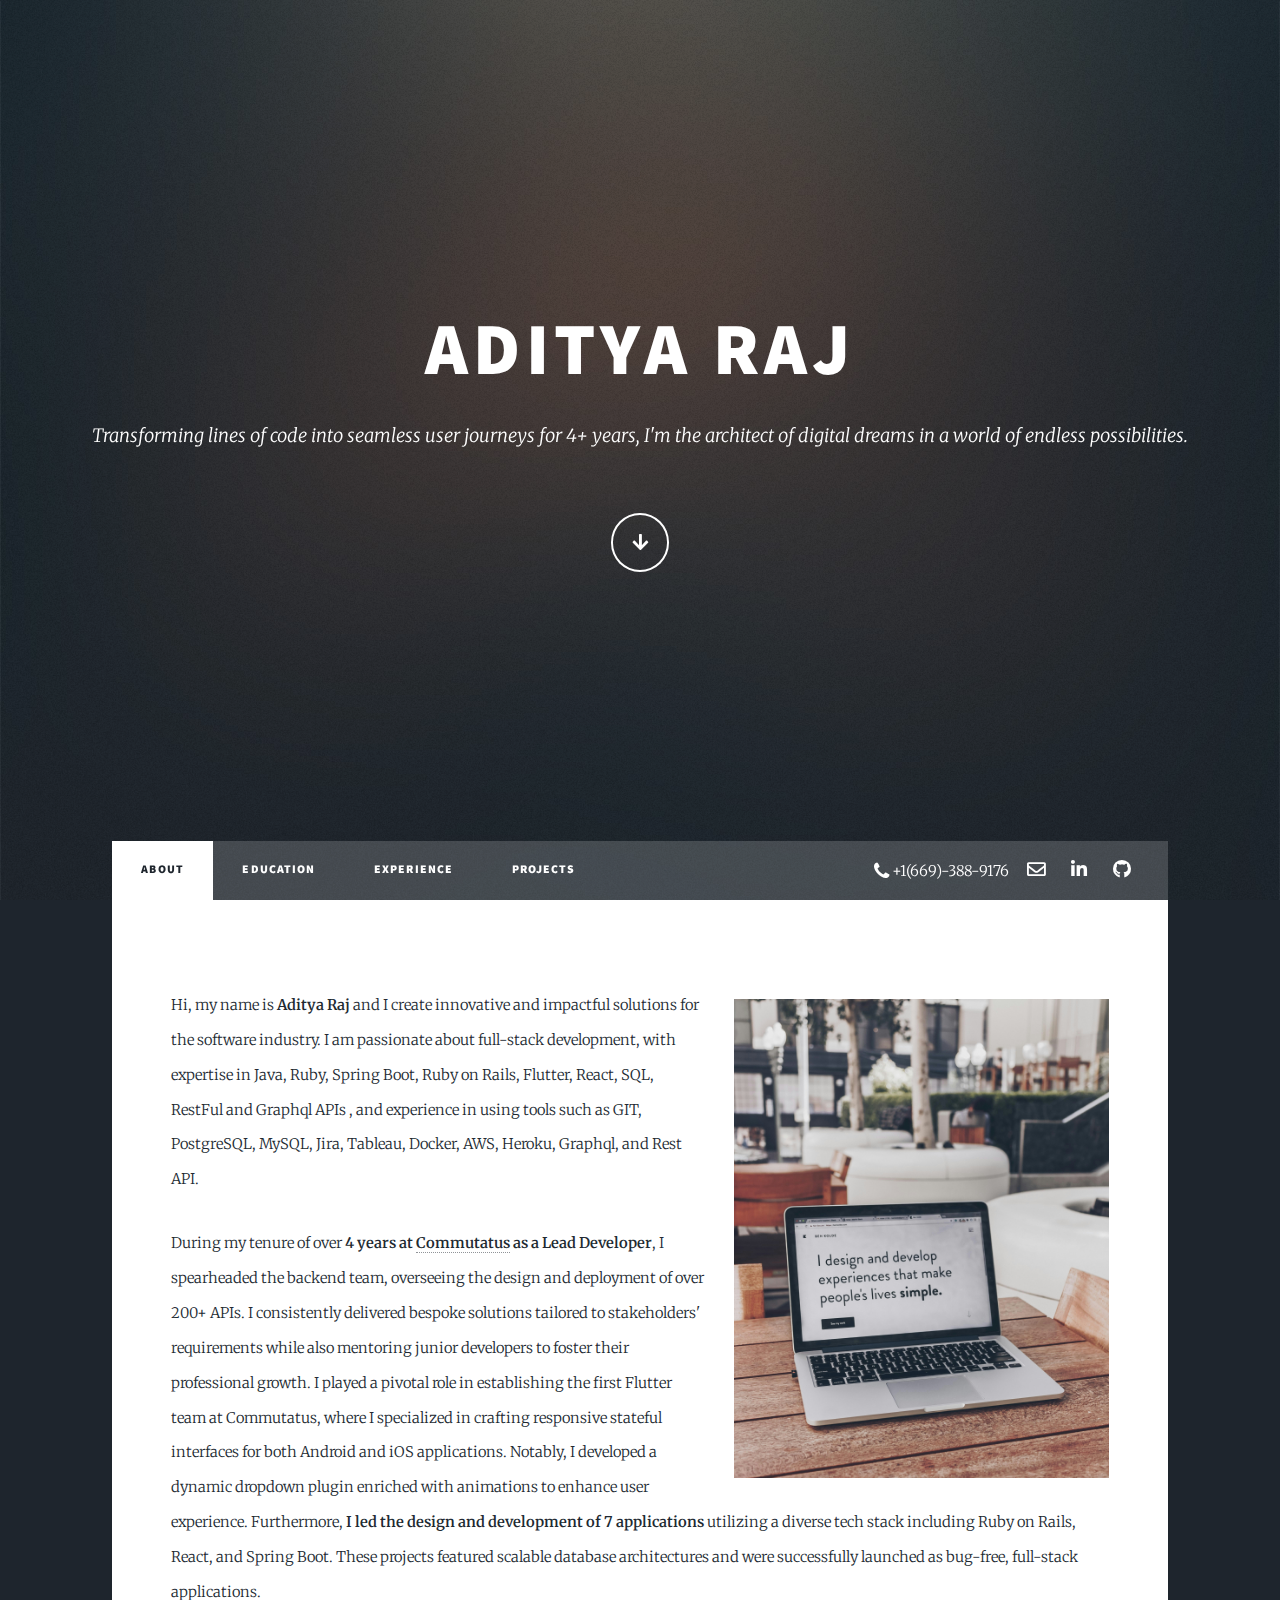
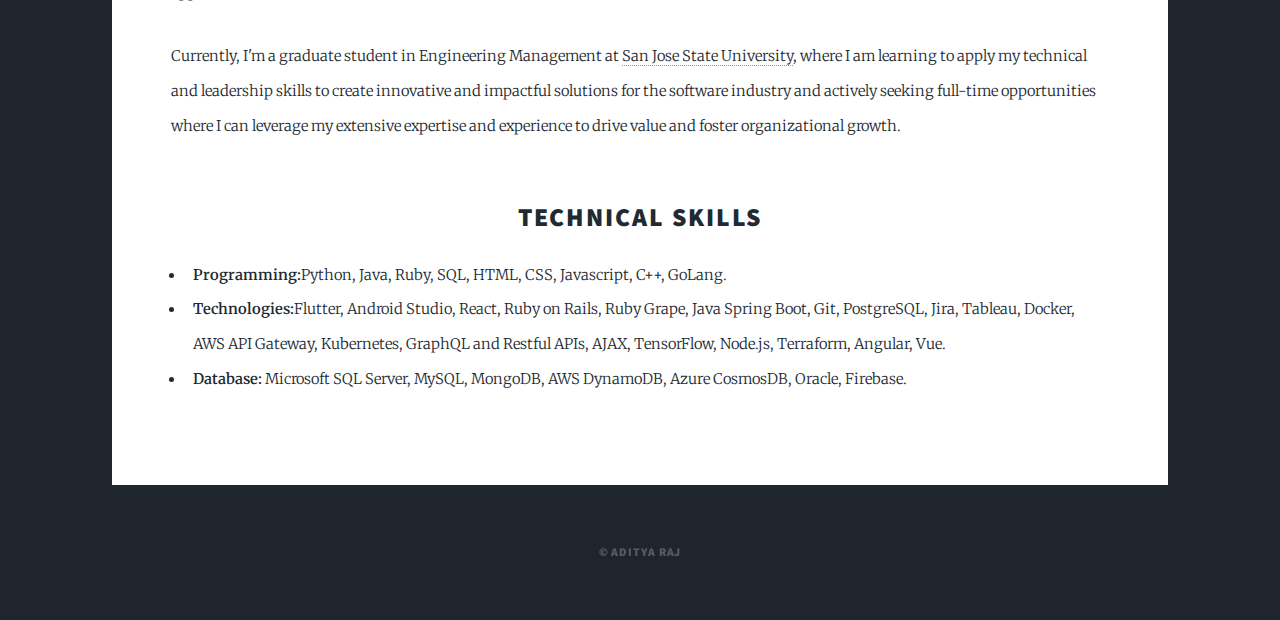
==== commit 415d3963: "refactor: about section" ====
--- a/index.html
+++ b/index.html
@@ -1,93 +1,129 @@
 <!DOCTYPE HTML>
 <html>
-	<head>
-		<title>Aditya Raj | Full-Stack Developer</title>
-		<meta charset="utf-8" />
-		<meta name="viewport" content="width=device-width, initial-scale=1, user-scalable=no" />
-		<link rel="stylesheet" href="assets/css/main.css" />
-		<link rel="stylesheet" href="font-awesome/css/font-awesome.min.css">
-		<noscript><link rel="stylesheet" href="assets/css/noscript.css" /></noscript>
-	</head>
-	<body class="is-preload">
 
-		<!-- Wrapper -->
-			<div id="wrapper" class="fade-in">
+<head>
+	<title>Aditya Raj | Full-Stack Developer</title>
+	<meta charset="utf-8" />
+	<meta name="viewport" content="width=device-width, initial-scale=1, user-scalable=no" />
+	<link rel="stylesheet" href="assets/css/main.css" />
+	<link rel="stylesheet" href="font-awesome/css/font-awesome.min.css">
+	<noscript>
+		<link rel="stylesheet" href="assets/css/noscript.css" />
+	</noscript>
+</head>
 
-				<!-- Intro -->
-					<div id="intro">
-						<h1>Aditya Raj</h1>
-						<p>Transforming lines of code into seamless user journeys for 4 years, I'm the architect of digital dreams in a world of endless possibilities.</p>
+<body class="is-preload">
+
+	<!-- Wrapper -->
+	<div id="wrapper" class="fade-in">
+
+		<!-- Intro -->
+		<div id="intro">
+			<h1>Aditya Raj</h1>
+			<p>Transforming lines of code into seamless user journeys for 4+ years, I'm the architect of digital dreams
+				in a world of endless possibilities.</p>
+			<p></p>
+			<ul class="actions">
+				<li><a href="#header" class="button icon solid solo fa-arrow-down scrolly">Continue</a></li>
+			</ul>
+		</div>
+
+		<!-- Header -->
+		<header id="header">
+			<a href="index.html" class="logo">Aditya Raj</a>
+		</header>
+
+		<!-- Nav -->
+		<nav id="nav">
+			<ul class="links">
+				<li class="active"><a href="index.html">About</a></li>
+				<li><a href="education.html">Education</a></li>
+				<li><a href="experience.html">Experience</a></li>
+				<li><a href="projects.html">Projects</a></li>
+			</ul>
+			<ul class="icons">
+				<li><a href="tel:6693889176" style="border-bottom: none;"><span class="fa fa-phone fa-lg"></span><span
+							class="email_tdo"> +1(669)-388-9176</span></a></li>
+				<li><a href="mailto:adityaraj8477@gmail.com" class="icon fa-envelope"></a></li>
+				<li><a href="https://www.linkedin.com/in/aditya-raj10/" class="icon brands fa-linkedin-in"
+						target="_blank"><span class="label">LinkedIn</span></a></li>
+				<li><a href="https://github.com/raj-aditya" class="icon brands fa-github" target="_blank"><span
+							class="label">GitHub</span></a></li>
+			</ul>
+		</nav>
+
+		<!-- Main -->
+		<div id="main">
+
+			<!-- Featured Post -->
+			<article class="post featured">
+				<header class="major">
+					<span class="image right"> <img src="images/about.jpg" alt="" /> </span>
+					<div class="text_align_left">
+						Hi, my name is <b>Aditya Raj</b> and I create innovative and impactful solutions for the
+						software industry.
+						I am passionate about full-stack development, with expertise in Java, Ruby, Spring Boot, Ruby on
+						Rails, Flutter, React, SQL, RestFul and Graphql APIs , and experience in using tools such as
+						GIT, PostgreSQL, MySQL, Jira, Tableau, Docker, AWS, Heroku, Graphql, and Rest API.
+						<br>
 						<p></p>
-						<ul class="actions">
-							<li><a href="#header" class="button icon solid solo fa-arrow-down scrolly">Continue</a></li>
+						During my tenure of over <b>4 years at <a href="https://www.commutatus.com/">Commutatus</a> as a Lead Developer</b>, I spearheaded the
+						backend team, overseeing the design and deployment of over 200+ APIs. I consistently delivered
+						bespoke
+						solutions tailored to stakeholders' requirements while also mentoring junior developers to
+						foster their professional growth.
+						I played a pivotal role in establishing the first Flutter team at Commutatus, where I
+						specialized in crafting responsive stateful interfaces for both Android and iOS applications.
+						Notably, I developed a dynamic dropdown plugin enriched with animations to enhance user
+						experience.
+						Furthermore, <b>I led the design and development of 7 applications </b>utilizing a diverse tech
+						stack including Ruby on Rails, React, and Spring Boot. These projects featured scalable database
+						architectures and were successfully launched as bug-free, full-stack applications.
+						<p></p>
+						Currently, I'm a graduate student in Engineering Management at <a href="https://www.sjsu.edu/">San Jose State University</a>, where
+						I am learning to apply my technical and leadership skills to create innovative and impactful
+						solutions for the software industry and actively seeking full-time opportunities where I can
+						leverage my extensive expertise and experience to drive value and foster organizational growth.
+					</div>
+				</header>
+				<div class="col-6 col-12-small">
+
+					<h2>Technical Skills</h2>
+					<div id="technical_skills">
+						<ul>
+							<li><b>Programming:</b>Python, Java, Ruby, SQL, HTML, CSS, Javascript, C++, GoLang.</li>
+							<li><b>Technologies:</b>Flutter, Android Studio, React, Ruby on Rails, Ruby Grape, Java
+								Spring Boot, Git, PostgreSQL, Jira, Tableau, Docker, AWS API Gateway, Kubernetes,
+								GraphQL and Restful APIs, AJAX, TensorFlow, Node.js, Terraform, Angular, Vue.</li>
+							<li><b>Database:</b> Microsoft SQL Server, MySQL, MongoDB, AWS DynamoDB, Azure CosmosDB,
+								Oracle, Firebase.</li>
 						</ul>
 					</div>
+				</div>
 
-				<!-- Header -->
-					<header id="header">
-						<a href="index.html" class="logo">Aditya Raj</a>
-					</header>
+			</article>
 
-				<!-- Nav -->
-					<nav id="nav">
-						<ul class="links">
-							<li class="active"><a href="index.html">About</a></li>
-							<li><a href="education.html">Education</a></li>
-							<li><a href="experience.html">Experience</a></li>
-							<li><a href="projects.html">Projects</a></li>
-						</ul>
-						<ul class="icons">
-							<li><a href = "tel:6693889176" style="border-bottom: none;"><span class="fa fa-phone fa-lg"></span><span class="email_tdo">  +1(669)-388-9176</span></a></li>
-							<li><a href="mailto:adityaraj8477@gmail.com" class="icon fa-envelope"></a></li>
-							<li><a href="https://www.linkedin.com/in/aditya-raj10/" class="icon brands fa-linkedin-in" target="_blank"><span class="label">LinkedIn</span></a></li>
-							<li><a href="https://github.com/raj-aditya" class="icon brands fa-github" target="_blank"><span class="label">GitHub</span></a></li>
-						</ul>
-					</nav>
-
-				<!-- Main -->
-					<div id="main">
-
-						<!-- Featured Post -->
-							<article class="post featured">
-								<header class="major">
-									<span class="image right"> <img src="images/about.jpg" alt="" /> </span>
-									<div class="text_align_left">I'm a graduate student in Engineering Management at <a href="https://www.sjsu.edu/" target="_blank"> <b>San Jose State University</b></a>, where I am learning to apply my <b>technical and leadership skills </b>to create innovative and impactful solutions in the software industry. I am passionate about full-stack development, with expertise in <b>Java, Ruby, Spring Boot, Ruby on Rails, Flutter, React, SQL, RestFul and Graphql APIs</b>
-										, and experience in using tools such as GIT, PostgreSQL, MySQL, Jira, Tableau, Docker, AWS, Heroku, Graphql, and Rest API.
-
-										<br>Before joining SJSU, I was a <B>Lead Software Developer at <a href="https://www.commutatus.com/" target="_blank">Commutatus</a></B>, where I led the backend team, designed and deployed 100+ API endpoints, delivered tailored solutions to meet the stakeholder's needs, and mentored junior developers. I contributed to the first flutter team at Commutatus, designing responsive stateful interfaces for Android and iOS applications, and developing a customizable dropdown plugin using animations. Additionally, I designed 7+ admin panels using Ruby on Rails, created scalable database architectures, and launched a bug-free full-stack web application. I am actively seeking full-time opportunities where I can leverage my skills and experience to create value and growth for the organization.</div>
-								</header>
-								<div class="col-6 col-12-small">
-
-									<h2>Technical Skills</h2>
-									<div id="technical_skills">
-									<ul>
-										<li><b>Programming:</b>Python, Java, Ruby, SQL, HTML, CSS, Javascript, C++, GoLang.</li>
-										<li><b>Technologies:</b>Flutter, Android Studio, React, Ruby on Rails, Ruby Grape, Java Spring Boot, Git, PostgreSQL, Jira, Tableau, Docker, AWS API Gateway, Kubernetes, GraphQL and Restful APIs, AJAX, TensorFlow, Node.js, Terraform, Angular, Vue.</li>
-										<li><b>Database:</b> Microsoft SQL Server, MySQL, MongoDB, AWS DynamoDB, Azure CosmosDB, Oracle, Firebase.</li>
-									</ul>
-									</div>
-								</div>
-								
-							</article>
-
-					</div>
+		</div>
 
 
-				<!-- Copyright -->
-					<div id="copyright">
-						<ul><li>&copy; Aditya Raj</li></ul>
-					</div>
+		<!-- Copyright -->
+		<div id="copyright">
+			<ul>
+				<li>&copy; Aditya Raj</li>
+			</ul>
+		</div>
 
-			</div>
+	</div>
 
-		<!-- Scripts -->
-			<script src="assets/js/jquery.min.js"></script>
-			<script src="assets/js/jquery.scrollex.min.js"></script>
-			<script src="assets/js/jquery.scrolly.min.js"></script>
-			<script src="assets/js/browser.min.js"></script>
-			<script src="assets/js/breakpoints.min.js"></script>
-			<script src="assets/js/util.js"></script>
-			<script src="assets/js/main.js"></script>
+	<!-- Scripts -->
+	<script src="assets/js/jquery.min.js"></script>
+	<script src="assets/js/jquery.scrollex.min.js"></script>
+	<script src="assets/js/jquery.scrolly.min.js"></script>
+	<script src="assets/js/browser.min.js"></script>
+	<script src="assets/js/breakpoints.min.js"></script>
+	<script src="assets/js/util.js"></script>
+	<script src="assets/js/main.js"></script>
 
-	</body>
+</body>
+
 </html>